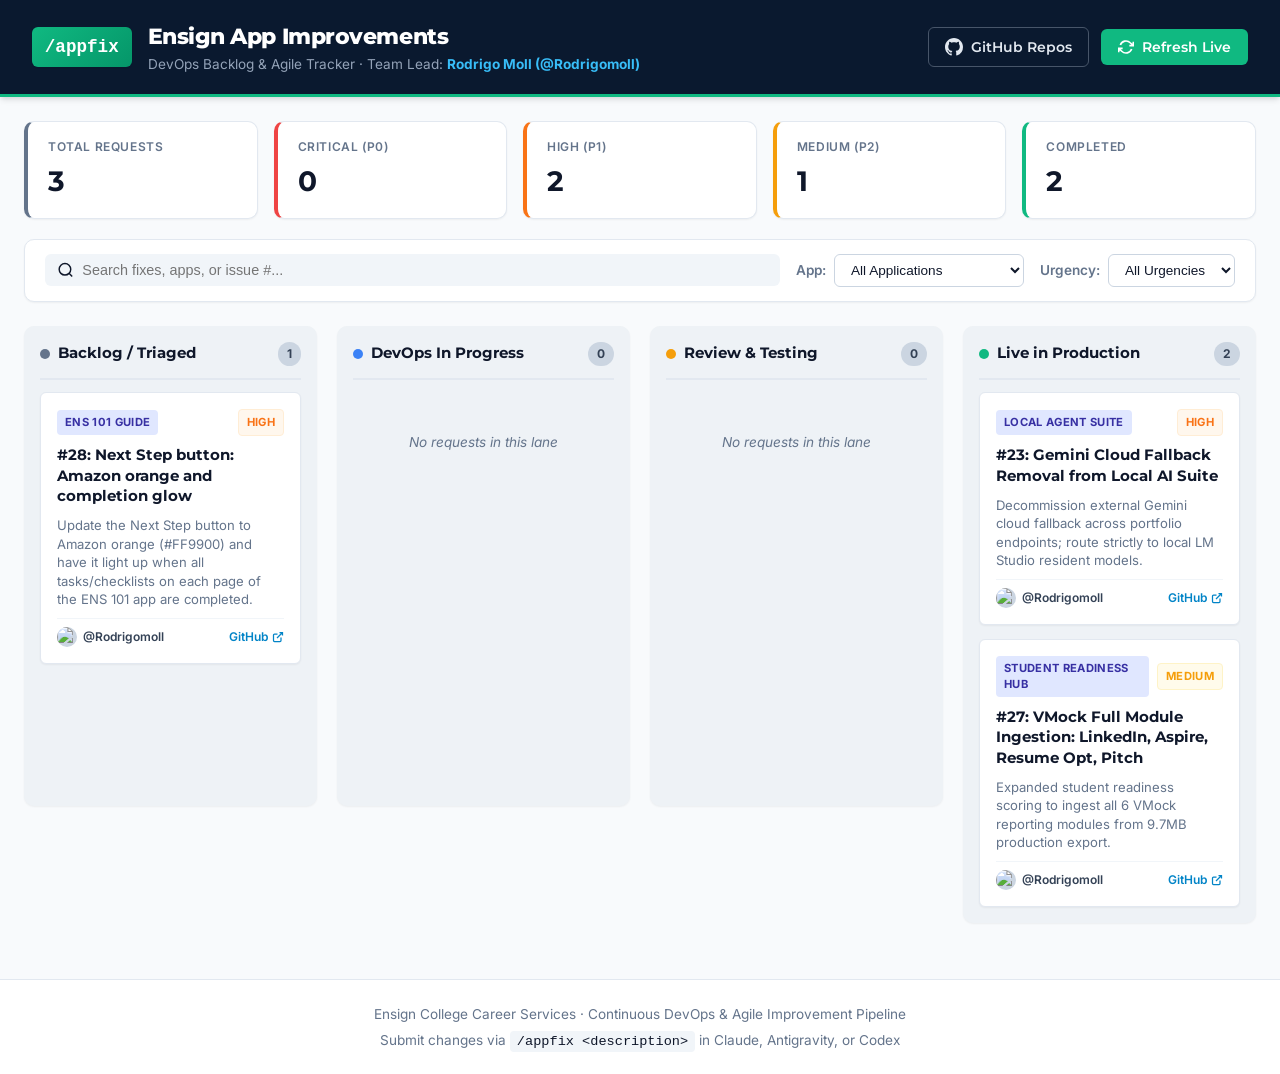
==== public/index.html @ bdf496e3 "Initial commit: Ensign AppFix project tracking web dashboard" ====
<!DOCTYPE html>
<html lang="en">
<head>
  <meta charset="UTF-8">
  <meta name="viewport" content="width=device-width, initial-scale=1.0">
  <title>Ensign AppFix | DevOps Improvement Backlog</title>
  <!-- Vercel Web Analytics -->
  <script>
    window.va = window.va || function () { (window.vaq = window.vaq || []).push(arguments); };
  </script>
  <script defer src="/_vercel/insights/script.js"></script>
  <!-- Vercel Speed Insights -->
  <script>
    window.si = window.si || function () { (window.siq = window.siq || []).push(arguments); };
  </script>
  <script defer src="/_vercel/speed-insights/script.js"></script>
  <link rel="preconnect" href="https://fonts.googleapis.com">
  <link rel="preconnect" href="https://fonts.gstatic.com" crossorigin>
  <link href="https://fonts.googleapis.com/css2?family=Montserrat:wght@400;500;600;700;800&family=Inter:wght@400;500;600&display=swap" rel="stylesheet">
  <link rel="stylesheet" href="style.css">
</head>
<body>
  <header class="app-header">
    <div class="header-container">
      <div class="brand-group">
        <div class="brand-badge">/appfix</div>
        <div>
          <h1 class="brand-title">Ensign App Improvements</h1>
          <p class="brand-subtitle">DevOps Backlog & Agile Tracker · Team Lead: <a href="https://github.com/Rodrigomoll" target="_blank" rel="noopener"><strong>Rodrigo Moll (@Rodrigomoll)</strong></a></p>
        </div>
      </div>
      <div class="header-actions">
        <a href="https://github.com/robbagley-afk" target="_blank" rel="noopener" class="btn btn-outline">
          <svg width="18" height="18" viewBox="0 0 24 24" fill="currentColor"><path d="M12 0C5.37 0 0 5.37 0 12c0 5.31 3.435 9.795 8.205 11.385.6.105.825-.255.825-.57 0-.285-.015-1.23-.015-2.235-3.015.555-3.795-.735-4.035-1.41-.135-.345-.72-1.41-1.23-1.695-.42-.225-1.02-.78-.015-.795.945-.015 1.62.87 1.845 1.23 1.08 1.815 2.805 1.305 3.495.99.105-.78.42-1.305.765-1.605-2.67-.3-5.46-1.335-5.46-5.925 0-1.305.465-2.385 1.23-3.225-.12-.3-.54-1.53.12-3.18 0 0 1.005-.315 3.3 1.23.96-.27 1.98-.405 3-.405s2.04.135 3 .405c2.295-1.56 3.3-1.23 3.3-1.23.66 1.65.24 2.88.12 3.18.765.84 1.23 1.905 1.23 3.225 0 4.605-2.805 5.625-5.475 5.925.435.375.81 1.095.81 2.22 0 1.605-.015 2.895-.015 3.3 0 .315.225.69.825.57A12.02 12.02 0 0024 12c0-6.63-5.37-12-12-12z"/></svg>
          GitHub Repos
        </a>
        <button id="refresh-btn" class="btn btn-primary">
          <svg width="16" height="16" viewBox="0 0 24 24" fill="none" stroke="currentColor" stroke-width="2.5"><path d="M23 4v6h-6M1 20v-6h6M3.51 9a9 9 0 0114.85-3.36L23 10M1 14l4.64 4.36A9 9 0 0020.49 15"/></svg>
          Refresh Live
        </button>
      </div>
    </div>
  </header>

  <main class="dashboard-container">
    <!-- Filter & Summary Bar -->
    <section class="toolbar">
      <div class="metrics-grid">
        <div class="metric-card">
          <span class="metric-label">Total Requests</span>
          <span class="metric-value" id="count-total">0</span>
        </div>
        <div class="metric-card metric-critical">
          <span class="metric-label">Critical (P0)</span>
          <span class="metric-value" id="count-critical">0</span>
        </div>
        <div class="metric-card metric-high">
          <span class="metric-label">High (P1)</span>
          <span class="metric-value" id="count-high">0</span>
        </div>
        <div class="metric-card metric-medium">
          <span class="metric-label">Medium (P2)</span>
          <span class="metric-value" id="count-medium">0</span>
        </div>
        <div class="metric-card metric-done">
          <span class="metric-label">Completed</span>
          <span class="metric-value" id="count-done">0</span>
        </div>
      </div>

      <div class="controls-bar">
        <div class="search-box">
          <svg width="18" height="18" viewBox="0 0 24 24" fill="none" stroke="currentColor" stroke-width="2"><circle cx="11" cy="11" r="8"/><path d="M21 21l-4.35-4.35"/></svg>
          <input type="text" id="search-input" placeholder="Search fixes, apps, or issue #...">
        </div>
        <div class="filter-group">
          <label for="filter-app" class="filter-label">App:</label>
          <select id="filter-app">
            <option value="all">All Applications</option>
            <option value="ENS 101 Guide">ENS 101 Guide</option>
            <option value="Student Readiness Hub">Student Readiness Hub</option>
            <option value="Career Fair Coach">Career Fair Coach</option>
            <option value="Career Explorer">Career Explorer</option>
            <option value="Local Agent Suite">Local Agent Suite</option>
          </select>
        </div>
        <div class="filter-group">
          <label for="filter-urgency" class="filter-label">Urgency:</label>
          <select id="filter-urgency">
            <option value="all">All Urgencies</option>
            <option value="critical">Critical (P0)</option>
            <option value="high">High (P1)</option>
            <option value="medium">Medium (P2)</option>
            <option value="low">Low (P3)</option>
          </select>
        </div>
      </div>
    </section>

    <!-- Kanban Board -->
    <section class="kanban-board">
      <!-- Backlog Column -->
      <div class="kanban-column" id="col-backlog">
        <div class="column-header">
          <div class="column-title-wrap">
            <span class="column-indicator indicator-backlog"></span>
            <h2 class="column-title">Backlog / Triaged</h2>
          </div>
          <span class="column-count" id="count-col-backlog">0</span>
        </div>
        <div class="cards-container" id="cards-backlog">
          <!-- Populated by JS -->
        </div>
      </div>

      <!-- In Progress Column -->
      <div class="kanban-column" id="col-progress">
        <div class="column-header">
          <div class="column-title-wrap">
            <span class="column-indicator indicator-progress"></span>
            <h2 class="column-title">DevOps In Progress</h2>
          </div>
          <span class="column-count" id="count-col-progress">0</span>
        </div>
        <div class="cards-container" id="cards-progress">
          <!-- Populated by JS -->
        </div>
      </div>

      <!-- Testing & Verification Column -->
      <div class="kanban-column" id="col-testing">
        <div class="column-header">
          <div class="column-title-wrap">
            <span class="column-indicator indicator-testing"></span>
            <h2 class="column-title">Review & Testing</h2>
          </div>
          <span class="column-count" id="count-col-testing">0</span>
        </div>
        <div class="cards-container" id="cards-testing">
          <!-- Populated by JS -->
        </div>
      </div>

      <!-- Completed Column -->
      <div class="kanban-column" id="col-done">
        <div class="column-header">
          <div class="column-title-wrap">
            <span class="column-indicator indicator-done"></span>
            <h2 class="column-title">Live in Production</h2>
          </div>
          <span class="column-count" id="count-col-done">0</span>
        </div>
        <div class="cards-container" id="cards-done">
          <!-- Populated by JS -->
        </div>
      </div>
    </section>
  </main>

  <footer class="app-footer">
    <div class="footer-container">
      <p>Ensign College Career Services · Continuous DevOps & Agile Improvement Pipeline</p>
      <p>Submit changes via <code>/appfix &lt;description&gt;</code> in Claude, Antigravity, or Codex</p>
    </div>
  </footer>

  <script src="app.js"></script>
</body>
</html>
---- public/style.css ----
:root {
  --font-heading: 'Montserrat', -apple-system, BlinkMacSystemFont, sans-serif;
  --font-body: 'Inter', -apple-system, BlinkMacSystemFont, sans-serif;
  
  /* Brand Colors */
  --ensign-navy: #0A192F;
  --ensign-dark: #07110D;
  --ensign-green: #004731;
  --ensign-emerald: #10B981;
  --ensign-gold: #F59E0B;
  
  /* Neutral Palette */
  --bg-page: #F8FAFC;
  --bg-surface: #FFFFFF;
  --bg-card: #FFFFFF;
  --border-subtle: #E2E8F0;
  --border-strong: #CBD5E1;
  
  /* Text */
  --text-main: #0F172A;
  --text-muted: #64748B;
  --text-light: #94A3B8;
  
  /* Urgency Palette */
  --urgency-critical: #EF4444;
  --urgency-critical-bg: #FEF2F2;
  --urgency-high: #F97316;
  --urgency-high-bg: #FFF7ED;
  --urgency-medium: #F59E0B;
  --urgency-medium-bg: #FFFBEB;
  --urgency-low: #10B981;
  --urgency-low-bg: #ECFDF5;

  /* Amazon Orange Accent */
  --amazon-orange: #FF9900;
  --amazon-orange-glow: rgba(255, 153, 0, 0.4);

  --shadow-sm: 0 1px 2px 0 rgba(0, 0, 0, 0.05);
  --shadow-md: 0 4px 6px -1px rgba(0, 0, 0, 0.1), 0 2px 4px -1px rgba(0, 0, 0, 0.06);
  --shadow-hover: 0 10px 15px -3px rgba(0, 0, 0, 0.1), 0 4px 6px -2px rgba(0, 0, 0, 0.05);
  --radius-sm: 6px;
  --radius-md: 10px;
  --radius-lg: 16px;
}

* {
  box-sizing: border-box;
  margin: 0;
  padding: 0;
}

body {
  font-family: var(--font-body);
  background-color: var(--bg-page);
  color: var(--text-main);
  line-height: 1.5;
  min-height: 100vh;
  display: flex;
  flex-direction: column;
}

/* Header */
.app-header {
  background-color: var(--ensign-navy);
  color: #FFFFFF;
  border-bottom: 3px solid var(--ensign-emerald);
  padding: 1.25rem 2rem;
  box-shadow: var(--shadow-md);
}

.header-container {
  max-width: 1600px;
  margin: 0 auto;
  display: flex;
  justify-content: space-between;
  align-items: center;
  flex-wrap: wrap;
  gap: 1rem;
}

.brand-group {
  display: flex;
  align-items: center;
  gap: 1rem;
}

.brand-badge {
  background: linear-gradient(135deg, var(--ensign-emerald), #059669);
  color: #FFFFFF;
  font-family: monospace;
  font-size: 1.1rem;
  font-weight: 700;
  padding: 0.4rem 0.8rem;
  border-radius: var(--radius-sm);
  box-shadow: var(--shadow-sm);
}

.brand-title {
  font-family: var(--font-heading);
  font-size: 1.4rem;
  font-weight: 800;
  letter-spacing: -0.02em;
}

.brand-subtitle {
  font-size: 0.85rem;
  color: #94A3B8;
}

.brand-subtitle a {
  color: #38BDF8;
  text-decoration: none;
}

.brand-subtitle a:hover {
  text-decoration: underline;
}

.header-actions {
  display: flex;
  align-items: center;
  gap: 0.75rem;
}

/* Buttons */
.btn {
  display: inline-flex;
  align-items: center;
  gap: 0.5rem;
  font-family: var(--font-heading);
  font-size: 0.85rem;
  font-weight: 600;
  padding: 0.55rem 1rem;
  border-radius: var(--radius-sm);
  cursor: pointer;
  text-decoration: none;
  transition: all 0.2s ease;
  border: 1px solid transparent;
}

.btn-primary {
  background-color: var(--ensign-emerald);
  color: #FFFFFF;
}

.btn-primary:hover {
  background-color: #059669;
}

.btn-outline {
  background-color: transparent;
  color: #E2E8F0;
  border-color: #475569;
}

.btn-outline:hover {
  background-color: rgba(255, 255, 255, 0.1);
  color: #FFFFFF;
}

/* Dashboard Container */
.dashboard-container {
  max-width: 1600px;
  width: 100%;
  margin: 1.5rem auto;
  padding: 0 1.5rem;
  flex: 1;
}

/* Metrics & Toolbar */
.toolbar {
  margin-bottom: 1.5rem;
}

.metrics-grid {
  display: grid;
  grid-template-columns: repeat(auto-fit, minmax(180px, 1fr));
  gap: 1rem;
  margin-bottom: 1.25rem;
}

.metric-card {
  background: var(--bg-surface);
  border: 1px solid var(--border-subtle);
  border-radius: var(--radius-md);
  padding: 1rem 1.25rem;
  display: flex;
  flex-direction: column;
  box-shadow: var(--shadow-sm);
  border-left: 4px solid #64748B;
}

.metric-card.metric-critical { border-left-color: var(--urgency-critical); }
.metric-card.metric-high { border-left-color: var(--urgency-high); }
.metric-card.metric-medium { border-left-color: var(--urgency-medium); }
.metric-card.metric-done { border-left-color: var(--ensign-emerald); }

.metric-label {
  font-size: 0.75rem;
  font-weight: 600;
  text-transform: uppercase;
  color: var(--text-muted);
  letter-spacing: 0.05em;
}

.metric-value {
  font-family: var(--font-heading);
  font-size: 1.75rem;
  font-weight: 700;
  color: var(--text-main);
  margin-top: 0.25rem;
}

/* Controls Bar */
.controls-bar {
  background: var(--bg-surface);
  border: 1px solid var(--border-subtle);
  border-radius: var(--radius-md);
  padding: 0.85rem 1.25rem;
  display: flex;
  gap: 1rem;
  align-items: center;
  flex-wrap: wrap;
  box-shadow: var(--shadow-sm);
}

.search-box {
  display: flex;
  align-items: center;
  gap: 0.5rem;
  background: #F1F5F9;
  border-radius: var(--radius-sm);
  padding: 0.45rem 0.75rem;
  flex: 1;
  min-width: 240px;
}

.search-box input {
  border: none;
  background: transparent;
  width: 100%;
  font-size: 0.9rem;
  outline: none;
  color: var(--text-main);
}

.filter-group {
  display: flex;
  align-items: center;
  gap: 0.5rem;
}

.filter-label {
  font-size: 0.85rem;
  font-weight: 600;
  color: var(--text-muted);
}

.filter-group select {
  padding: 0.45rem 0.75rem;
  border: 1px solid var(--border-strong);
  border-radius: var(--radius-sm);
  background-color: #FFFFFF;
  font-size: 0.85rem;
  color: var(--text-main);
  outline: none;
  cursor: pointer;
}

/* Kanban Board */
.kanban-board {
  display: grid;
  grid-template-columns: repeat(4, 1fr);
  gap: 1.25rem;
  align-items: start;
}

@media (max-width: 1200px) {
  .kanban-board {
    grid-template-columns: repeat(2, 1fr);
  }
}

@media (max-width: 680px) {
  .kanban-board {
    grid-template-columns: 1fr;
  }
}

.kanban-column {
  background: #EEF2F6;
  border-radius: var(--radius-md);
  padding: 1rem;
  min-height: 480px;
  display: flex;
  flex-direction: column;
  box-shadow: var(--shadow-sm);
}

.column-header {
  display: flex;
  justify-content: space-between;
  align-items: center;
  padding-bottom: 0.75rem;
  margin-bottom: 0.75rem;
  border-bottom: 2px solid #E2E8F0;
}

.column-title-wrap {
  display: flex;
  align-items: center;
  gap: 0.5rem;
}

.column-indicator {
  width: 10px;
  height: 10px;
  border-radius: 50%;
}

.indicator-backlog { background-color: #64748B; }
.indicator-progress { background-color: #3B82F6; }
.indicator-testing { background-color: var(--urgency-medium); }
.indicator-done { background-color: var(--ensign-emerald); }

.column-title {
  font-family: var(--font-heading);
  font-size: 0.95rem;
  font-weight: 700;
  color: var(--text-main);
}

.column-count {
  font-size: 0.75rem;
  font-weight: 700;
  background: #CBD5E1;
  color: #334155;
  padding: 0.2rem 0.55rem;
  border-radius: 12px;
}

.cards-container {
  display: flex;
  flex-direction: column;
  gap: 0.85rem;
  flex: 1;
}

/* Card Styling */
.task-card {
  background: var(--bg-card);
  border-radius: var(--radius-sm);
  padding: 1rem;
  box-shadow: var(--shadow-sm);
  border: 1px solid var(--border-subtle);
  transition: transform 0.15s ease, box-shadow 0.15s ease, border-color 0.15s ease;
  position: relative;
  display: flex;
  flex-direction: column;
  gap: 0.6rem;
}

.task-card:hover {
  transform: translateY(-2px);
  box-shadow: var(--shadow-hover);
  border-color: #94A3B8;
}

.card-top {
  display: flex;
  justify-content: space-between;
  align-items: center;
  gap: 0.5rem;
}

.badge {
  font-size: 0.7rem;
  font-weight: 700;
  text-transform: uppercase;
  padding: 0.25rem 0.5rem;
  border-radius: 4px;
  letter-spacing: 0.03em;
}

.badge-app {
  background-color: #E0E7FF;
  color: #3730A3;
}

.badge-urgency-critical {
  background-color: var(--urgency-critical-bg);
  color: var(--urgency-critical);
  border: 1px solid #FECACA;
}

.badge-urgency-high {
  background-color: var(--urgency-high-bg);
  color: var(--urgency-high);
  border: 1px solid #FFEDD5;
}

.badge-urgency-medium {
  background-color: var(--urgency-medium-bg);
  color: var(--urgency-medium);
  border: 1px solid #FEF3C7;
}

.badge-urgency-low {
  background-color: var(--urgency-low-bg);
  color: var(--urgency-low);
  border: 1px solid #A7F3D0;
}

.card-title {
  font-family: var(--font-heading);
  font-size: 0.95rem;
  font-weight: 700;
  line-height: 1.35;
  color: var(--text-main);
}

.card-title a {
  color: inherit;
  text-decoration: none;
}

.card-title a:hover {
  color: #0284C7;
  text-decoration: underline;
}

.card-desc {
  font-size: 0.82rem;
  color: var(--text-muted);
  line-height: 1.4;
}

.card-footer {
  display: flex;
  justify-content: space-between;
  align-items: center;
  padding-top: 0.5rem;
  border-top: 1px solid #F1F5F9;
  font-size: 0.75rem;
  color: var(--text-light);
}

.card-assignee {
  display: flex;
  align-items: center;
  gap: 0.35rem;
  color: #334155;
  font-weight: 600;
}

.avatar {
  width: 20px;
  height: 20px;
  border-radius: 50%;
  background-color: #CBD5E1;
}

.card-meta-link {
  color: #0284C7;
  text-decoration: none;
  font-weight: 600;
  display: flex;
  align-items: center;
  gap: 0.25rem;
}

.card-meta-link:hover {
  text-decoration: underline;
}

/* Empty State */
.empty-state {
  text-align: center;
  padding: 2.5rem 1rem;
  color: var(--text-muted);
  font-size: 0.85rem;
  font-style: italic;
}

/* Footer */
.app-footer {
  background-color: #FFFFFF;
  border-top: 1px solid var(--border-subtle);
  padding: 1.5rem 2rem;
  margin-top: 2rem;
  font-size: 0.85rem;
  color: var(--text-muted);
  text-align: center;
}

.footer-container p + p {
  margin-top: 0.35rem;
}

.footer-container code {
  background-color: #F1F5F9;
  padding: 0.2rem 0.4rem;
  border-radius: 4px;
  font-family: monospace;
  color: #0F172A;
}
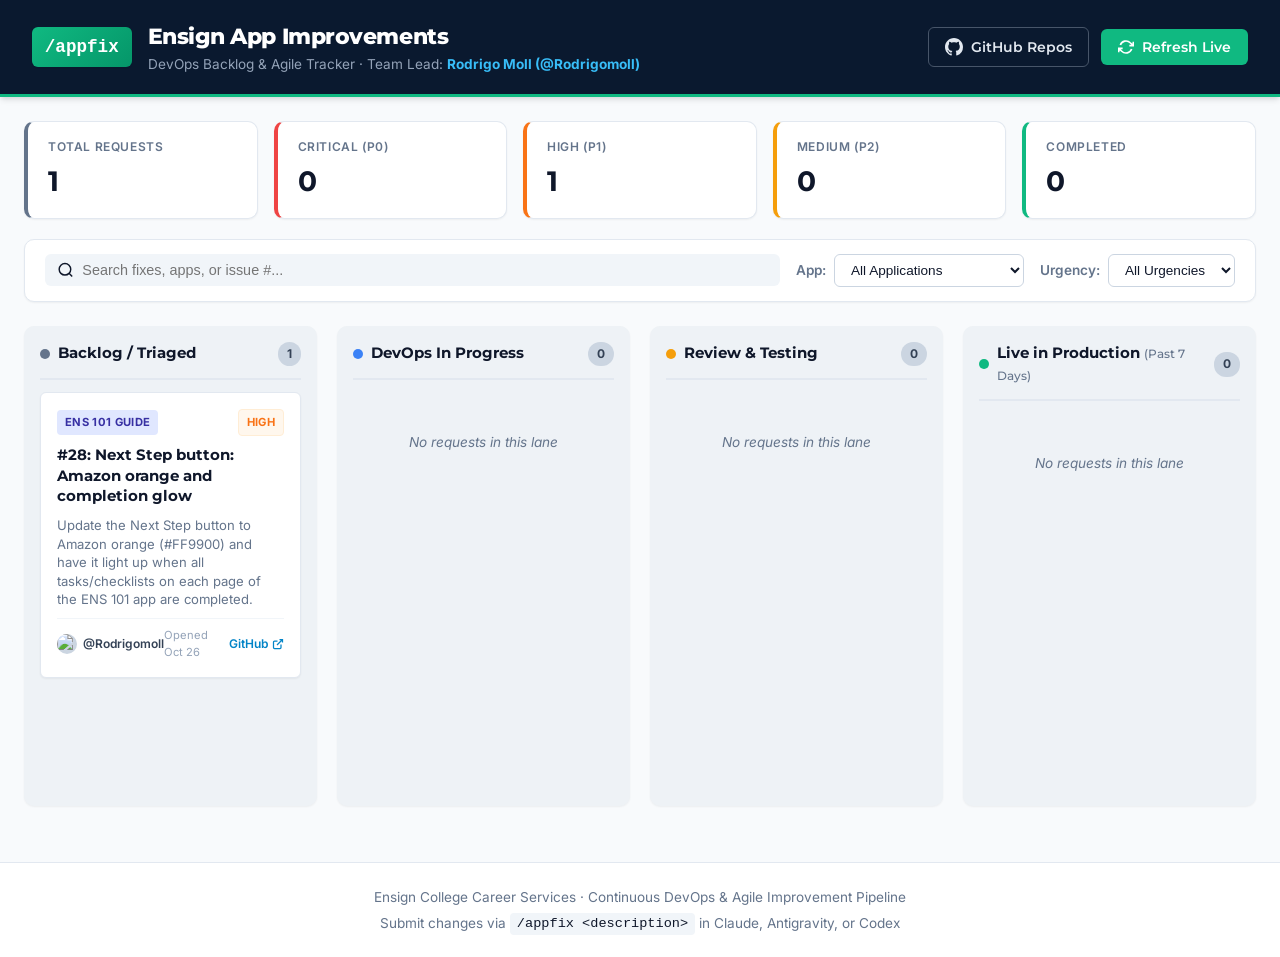
==== commit 5b3cc17d: "Add colorful branding icons for Edge favorites/bookmarks and 7-day auto-prune for completed cards" ====
--- a/public/index.html
+++ b/public/index.html
@@ -14,6 +14,14 @@
     window.si = window.si || function () { (window.siq = window.siq || []).push(arguments); };
   </script>
   <script defer src="/_vercel/speed-insights/script.js"></script>
+  <!-- Icons & Edge Favorites Branding -->
+  <link rel="icon" type="image/svg+xml" href="/favicon.svg">
+  <link rel="icon" type="image/png" sizes="32x32" href="/favicon-32x32.png">
+  <link rel="icon" type="image/png" sizes="16x16" href="/favicon-16x16.png">
+  <link rel="apple-touch-icon" sizes="180x180" href="/apple-touch-icon.png">
+  <link rel="manifest" href="/site.webmanifest">
+  <meta name="theme-color" content="#07132B">
+  
   <link rel="preconnect" href="https://fonts.googleapis.com">
   <link rel="preconnect" href="https://fonts.gstatic.com" crossorigin>
   <link href="https://fonts.googleapis.com/css2?family=Montserrat:wght@400;500;600;700;800&family=Inter:wght@400;500;600&display=swap" rel="stylesheet">
@@ -146,7 +154,7 @@
         <div class="column-header">
           <div class="column-title-wrap">
             <span class="column-indicator indicator-done"></span>
-            <h2 class="column-title">Live in Production</h2>
+            <h2 class="column-title">Live in Production <span style="font-size: 0.72rem; color: #64748B; font-weight: 500;">(Past 7 Days)</span></h2>
           </div>
           <span class="column-count" id="count-col-done">0</span>
         </div>
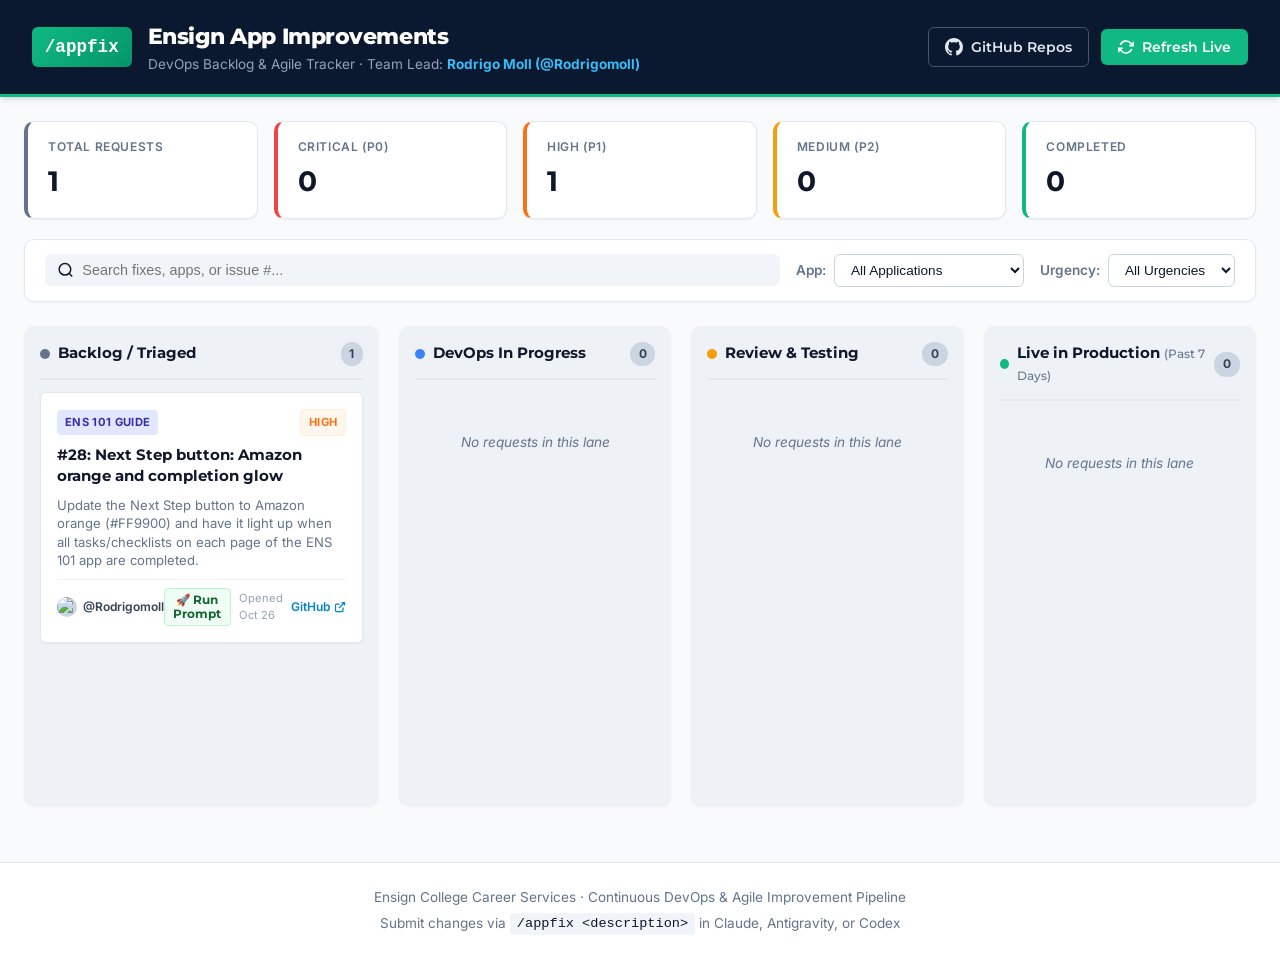
==== commit 3d7c9e47: "Add Run Prompt links and modal for ready-to-run OneDrive prompt documents" ====
--- a/public/index.html
+++ b/public/index.html
@@ -165,6 +165,34 @@
     </section>
   </main>
 
+  
+  <!-- Prompt to Start Fix Modal -->
+  <div id="prompt-modal" class="modal-overlay" style="display: none;">
+    <div class="modal-card modal-card-prompt">
+      <div class="modal-header">
+        <div>
+          <h3 id="prompt-modal-title">🚀 Prompt to Start Fix</h3>
+          <p id="prompt-modal-subtitle" class="modal-subtitle">Ready-to-run prompt document from OneDrive PROMPTS to Start Projects</p>
+        </div>
+        <button id="prompt-modal-close" class="btn-close">&times;</button>
+      </div>
+      <div class="prompt-modal-body">
+        <div class="prompt-actions-bar">
+          <button type="button" id="prompt-copy-btn" class="btn btn-primary btn-copy-prompt">
+            📋 Copy Prompt to Clipboard
+          </button>
+          <a id="prompt-doc-link" href="#" target="_blank" rel="noopener" class="btn btn-outline btn-open-doc">
+            📄 Open Raw Document ↗
+          </a>
+          <span id="prompt-copy-feedback" class="copy-feedback-pill" style="display: none;">✅ Copied to clipboard! Ready to paste into Claude, Codex, or Antigravity</span>
+        </div>
+        <div class="prompt-code-container">
+          <pre id="prompt-content-pre" class="prompt-pre"></pre>
+        </div>
+      </div>
+    </div>
+  </div>
+
   <footer class="app-footer">
     <div class="footer-container">
       <p>Ensign College Career Services · Continuous DevOps & Agile Improvement Pipeline</p>
--- a/public/style.css
+++ b/public/style.css
@@ -504,3 +504,155 @@
   font-family: monospace;
   color: #0F172A;
 }
+
+/* Start Prompt Button & Modal */
+.btn-start-prompt {
+  background-color: #F0FDF4;
+  color: #166534;
+  border: 1px solid #BBF7D0;
+  font-family: var(--font-heading, inherit);
+  font-size: 0.72rem;
+  font-weight: 700;
+  padding: 0.25rem 0.55rem;
+  border-radius: 4px;
+  cursor: pointer;
+  transition: all 0.2s ease;
+  display: inline-flex;
+  align-items: center;
+  gap: 0.25rem;
+}
+
+.btn-start-prompt:hover {
+  background-color: #16A34A;
+  color: #FFFFFF;
+  border-color: #16A34A;
+}
+
+.modal-overlay {
+  position: fixed;
+  inset: 0;
+  background-color: rgba(15, 23, 42, 0.7);
+  display: flex;
+  align-items: center;
+  justify-content: center;
+  z-index: 1000;
+  padding: 1.5rem;
+  backdrop-filter: blur(4px);
+}
+
+.modal-card {
+  background-color: #FFFFFF;
+  border-radius: 12px;
+  box-shadow: 0 20px 25px -5px rgba(0, 0, 0, 0.2);
+  width: 100%;
+  max-height: 90vh;
+  display: flex;
+  flex-direction: column;
+}
+
+.modal-card-prompt {
+  max-width: 800px;
+}
+
+.modal-header {
+  padding: 1.25rem 1.5rem;
+  border-bottom: 1px solid #E2E8F0;
+  display: flex;
+  justify-content: space-between;
+  align-items: flex-start;
+}
+
+.modal-header h3 {
+  font-size: 1.15rem;
+  font-weight: 700;
+  color: #0F172A;
+  margin: 0;
+}
+
+.modal-subtitle {
+  font-size: 0.82rem;
+  color: #64748B;
+  margin-top: 0.25rem;
+}
+
+.btn-close {
+  background: transparent;
+  border: none;
+  font-size: 1.5rem;
+  line-height: 1;
+  color: #94A3B8;
+  cursor: pointer;
+}
+
+.btn-close:hover {
+  color: #0F172A;
+}
+
+.prompt-modal-body {
+  padding: 1.25rem 1.5rem 1.5rem;
+  display: flex;
+  flex-direction: column;
+  gap: 1rem;
+}
+
+.prompt-actions-bar {
+  display: flex;
+  align-items: center;
+  gap: 0.75rem;
+  flex-wrap: wrap;
+}
+
+.btn-copy-prompt {
+  background: #004731 !important;
+  color: #FFFFFF !important;
+  border: none !important;
+  font-size: 0.82rem;
+  padding: 0.45rem 0.85rem;
+  font-weight: 700;
+  border-radius: 6px;
+  cursor: pointer;
+}
+
+.btn-copy-prompt:hover {
+  background: #033624 !important;
+}
+
+.btn-open-doc {
+  font-size: 0.82rem;
+  padding: 0.45rem 0.85rem;
+  color: #0F172A;
+  border: 1px solid #CBD5E1;
+  border-radius: 6px;
+  text-decoration: none;
+  display: inline-flex;
+  align-items: center;
+}
+
+.copy-feedback-pill {
+  background-color: #DCFCE7;
+  color: #15803D;
+  border: 1px solid #BBF7D0;
+  padding: 0.35rem 0.75rem;
+  border-radius: 9999px;
+  font-size: 0.78rem;
+  font-weight: 700;
+}
+
+.prompt-code-container {
+  background: #0F172A;
+  border-radius: 8px;
+  border: 1px solid #334155;
+  max-height: 420px;
+  overflow-y: auto;
+  padding: 1rem 1.25rem;
+}
+
+.prompt-pre {
+  color: #F8FAFC;
+  font-family: ui-monospace, SFMono-Regular, Menlo, Monaco, Consolas, monospace;
+  font-size: 0.84rem;
+  line-height: 1.55;
+  white-space: pre-wrap;
+  word-break: break-word;
+  margin: 0;
+}
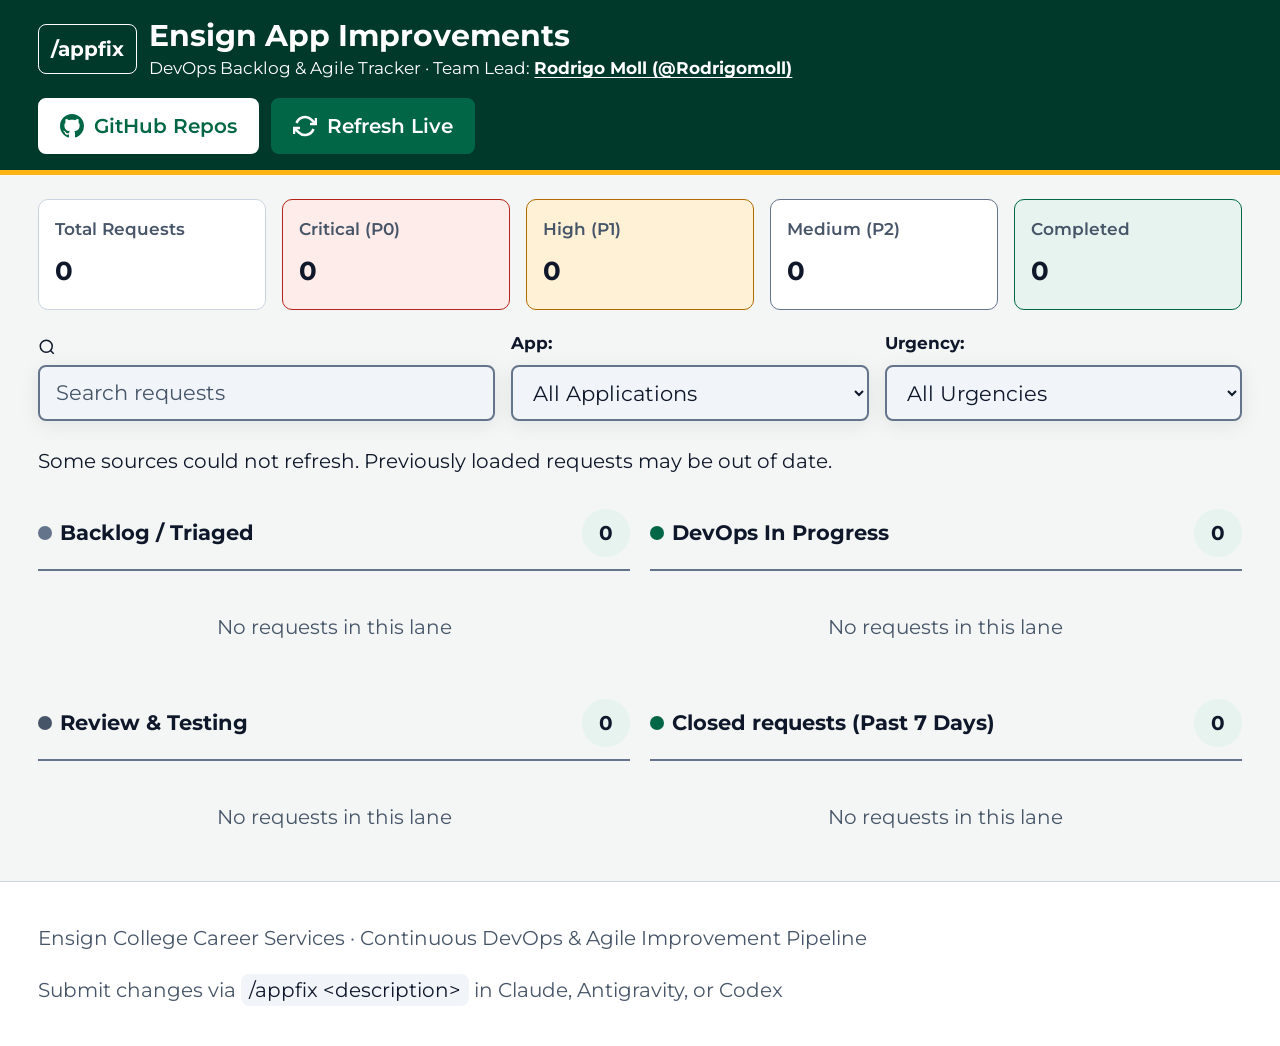
==== commit c9f64147: "Repair AppFix issue dispatch and migrate dashboard to ECC v2" ====
--- a/public/index.html
+++ b/public/index.html
@@ -20,15 +20,19 @@
   <link rel="icon" type="image/png" sizes="16x16" href="/favicon-16x16.png">
   <link rel="apple-touch-icon" sizes="180x180" href="/apple-touch-icon.png">
   <link rel="manifest" href="/site.webmanifest">
-  <meta name="theme-color" content="#07132B">
+  <meta name="theme-color" content="#00382A">
   
   <link rel="preconnect" href="https://fonts.googleapis.com">
   <link rel="preconnect" href="https://fonts.gstatic.com" crossorigin>
-  <link href="https://fonts.googleapis.com/css2?family=Montserrat:wght@400;500;600;700;800&family=Inter:wght@400;500;600&display=swap" rel="stylesheet">
-  <link rel="stylesheet" href="style.css">
+  <link href="https://fonts.googleapis.com/css2?family=Montserrat:wght@400;500;600;700&display=swap" rel="stylesheet">
+  <link rel="stylesheet" href="ecc-tokens.css">
+<link rel="stylesheet" href="ecc-ces-compat.css">
+<link rel="stylesheet" href="ecc-components.base.css">
+<link rel="stylesheet" href="ecc-app.css">
+<link rel="stylesheet" href="style.css">
 </head>
 <body>
-  <header class="app-header">
+  <header class="app-header ecc-hdr-band">
     <div class="header-container">
       <div class="brand-group">
         <div class="brand-badge">/appfix</div>
@@ -38,11 +42,11 @@
         </div>
       </div>
       <div class="header-actions">
-        <a href="https://github.com/robbagley-afk" target="_blank" rel="noopener" class="btn btn-outline">
+        <a href="https://github.com/robbagley-afk" target="_blank" rel="noopener" class="ecc-btn ecc-btn--lg ecc-btn-secondary btn btn-outline">
           <svg width="18" height="18" viewBox="0 0 24 24" fill="currentColor"><path d="M12 0C5.37 0 0 5.37 0 12c0 5.31 3.435 9.795 8.205 11.385.6.105.825-.255.825-.57 0-.285-.015-1.23-.015-2.235-3.015.555-3.795-.735-4.035-1.41-.135-.345-.72-1.41-1.23-1.695-.42-.225-1.02-.78-.015-.795.945-.015 1.62.87 1.845 1.23 1.08 1.815 2.805 1.305 3.495.99.105-.78.42-1.305.765-1.605-2.67-.3-5.46-1.335-5.46-5.925 0-1.305.465-2.385 1.23-3.225-.12-.3-.54-1.53.12-3.18 0 0 1.005-.315 3.3 1.23.96-.27 1.98-.405 3-.405s2.04.135 3 .405c2.295-1.56 3.3-1.23 3.3-1.23.66 1.65.24 2.88.12 3.18.765.84 1.23 1.905 1.23 3.225 0 4.605-2.805 5.625-5.475 5.925.435.375.81 1.095.81 2.22 0 1.605-.015 2.895-.015 3.3 0 .315.225.69.825.57A12.02 12.02 0 0024 12c0-6.63-5.37-12-12-12z"/></svg>
           GitHub Repos
         </a>
-        <button id="refresh-btn" class="btn btn-primary">
+        <button id="refresh-btn" class="ecc-btn ecc-btn--lg ecc-btn-primary btn btn-primary">
           <svg width="16" height="16" viewBox="0 0 24 24" fill="none" stroke="currentColor" stroke-width="2.5"><path d="M23 4v6h-6M1 20v-6h6M3.51 9a9 9 0 0114.85-3.36L23 10M1 14l4.64 4.36A9 9 0 0020.49 15"/></svg>
           Refresh Live
         </button>
@@ -79,22 +83,25 @@
       <div class="controls-bar">
         <div class="search-box">
           <svg width="18" height="18" viewBox="0 0 24 24" fill="none" stroke="currentColor" stroke-width="2"><circle cx="11" cy="11" r="8"/><path d="M21 21l-4.35-4.35"/></svg>
-          <input type="text" id="search-input" placeholder="Search fixes, apps, or issue #...">
+          <input type="text" id="search-input" class="ecc-field ecc-field--lg" aria-label="Search requests" placeholder="Search requests">
         </div>
         <div class="filter-group">
           <label for="filter-app" class="filter-label">App:</label>
-          <select id="filter-app">
+          <select class="ecc-field ecc-field--lg" id="filter-app">
             <option value="all">All Applications</option>
             <option value="ENS 101 Guide">ENS 101 Guide</option>
             <option value="Student Readiness Hub">Student Readiness Hub</option>
             <option value="Career Fair Coach">Career Fair Coach</option>
             <option value="Career Explorer">Career Explorer</option>
             <option value="Local Agent Suite">Local Agent Suite</option>
+<option value="Mentor Explorer">Mentor Explorer</option>
+<option value="Design System">Design System</option>
+<option value="AppFix Dashboard">AppFix Dashboard</option>
           </select>
         </div>
         <div class="filter-group">
           <label for="filter-urgency" class="filter-label">Urgency:</label>
-          <select id="filter-urgency">
+          <select class="ecc-field ecc-field--lg" id="filter-urgency">
             <option value="all">All Urgencies</option>
             <option value="critical">Critical (P0)</option>
             <option value="high">High (P1)</option>
@@ -106,7 +113,8 @@
     </section>
 
     <!-- Kanban Board -->
-    <section class="kanban-board">
+    <p id="sync-status" role="status">Loading requests…</p>
+    <section class="kanban-board" aria-label="App improvement requests">
       <!-- Backlog Column -->
       <div class="kanban-column" id="col-backlog">
         <div class="column-header">
@@ -154,7 +162,7 @@
         <div class="column-header">
           <div class="column-title-wrap">
             <span class="column-indicator indicator-done"></span>
-            <h2 class="column-title">Live in Production <span style="font-size: 0.72rem; color: #64748B; font-weight: 500;">(Past 7 Days)</span></h2>
+            <h2 class="column-title">Closed requests <span class="completed-window">(Past 7 Days)</span></h2>
           </div>
           <span class="column-count" id="count-col-done">0</span>
         </div>
@@ -167,24 +175,24 @@
 
   
   <!-- Prompt to Start Fix Modal -->
-  <div id="prompt-modal" class="modal-overlay" style="display: none;">
+  <div id="prompt-modal" class="modal-overlay" role="dialog" aria-modal="true" aria-labelledby="prompt-modal-title" style="display: none;">
     <div class="modal-card modal-card-prompt">
       <div class="modal-header">
         <div>
-          <h3 id="prompt-modal-title">🚀 Prompt to Start Fix</h3>
-          <p id="prompt-modal-subtitle" class="modal-subtitle">Ready-to-run prompt document from OneDrive PROMPTS to Start Projects</p>
-        </div>
-        <button id="prompt-modal-close" class="btn-close">&times;</button>
+          <h3 id="prompt-modal-title">Prompt to Start Fix</h3>
+          <p id="prompt-modal-subtitle" class="modal-subtitle">Review and copy the start prompt for this request.</p>
+        </div>
+        <button id="prompt-modal-close" class="btn-close" aria-label="Close prompt">&times;</button>
       </div>
       <div class="prompt-modal-body">
         <div class="prompt-actions-bar">
-          <button type="button" id="prompt-copy-btn" class="btn btn-primary btn-copy-prompt">
-            📋 Copy Prompt to Clipboard
+          <button type="button" id="prompt-copy-btn" class="ecc-btn ecc-btn--lg ecc-btn-primary btn btn-primary btn-copy-prompt">
+            Copy Prompt to Clipboard
           </button>
-          <a id="prompt-doc-link" href="#" target="_blank" rel="noopener" class="btn btn-outline btn-open-doc">
-            📄 Open Raw Document ↗
+          <a id="prompt-doc-link" href="#" target="_blank" rel="noopener" class="ecc-btn ecc-btn--lg ecc-btn-secondary btn btn-outline btn-open-doc">
+            Open Raw Document ↗
           </a>
-          <span id="prompt-copy-feedback" class="copy-feedback-pill" style="display: none;">✅ Copied to clipboard! Ready to paste into Claude, Codex, or Antigravity</span>
+          <span id="prompt-copy-feedback" class="copy-feedback-pill" style="display: none;">Copied to clipboard! Ready to paste into Claude, Codex, or Antigravity</span>
         </div>
         <div class="prompt-code-container">
           <pre id="prompt-content-pre" class="prompt-pre"></pre>
--- a/public/ecc-tokens.css
+++ b/public/ecc-tokens.css
@@ -0,0 +1,117 @@
+/* Ensign Career Coach design tokens: GENERATED, do not edit.
+   Source: tokens/tokens.json (sha256 41a46c1ea0bca053) + tokens/overrides.json
+   Regenerate: python3 scripts/build_tokens.py */
+
+:root {
+  color-scheme: light;
+
+  /* color */
+  --brand: #006645;
+  --brand-hover: #00503a;
+  --brand-tint: #e7f3ee;
+  --brand-tint-soft: #f3faf6;
+  --accent-gold: #FDB515;
+  --ink: #0f172a;
+  --ink-muted: #475569;
+  --surface: #ffffff;
+  --surface-sunken: #f8fafc;
+  --surface-hover: #f1f5f9;
+  --border: #cbd5e1;
+  --border-strong: #94a3b8;
+  --success-bg: #dcfce7;
+  --success-border: #86efac;
+  --success-text: #166534;
+  --success-icon: #16a34a;
+  --warning-bg: #fef3c7;
+  --warning-text: #92400e;
+  --danger-text: #991b1b;
+  --muted-strong: #64748b;
+  --overlay: rgba(15,23,42,0.45);
+
+  /* type */
+  --font-sans: Montserrat, -apple-system, BlinkMacSystemFont, "Segoe UI", sans-serif;
+  --text-heading-lg: 21px;
+  --leading-heading-lg: 1.3;
+  --weight-heading-lg: 700;
+  --text-heading-md: 19px;
+  --leading-heading-md: 1.4;
+  --weight-heading-md: 700;
+  --text-body: 19px;
+  --leading-body: 1.6;
+  --weight-body: 400;
+  --text-body-strong: 19px;
+  --leading-body-strong: 1.6;
+  --weight-body-strong: 700;
+  --text-body-sm: 18px;
+  --leading-body-sm: 1.5;
+  --weight-body-sm: 500;
+  --text-eyebrow: 17px;
+  --leading-eyebrow: 1.4;
+  --weight-eyebrow: 700;
+  --text-control: 18px;
+  --leading-control: 1.35;
+  --weight-control: 600;
+  --text-caption: 17px;
+  --leading-caption: 1.5;
+  --weight-caption: 400;
+
+  /* spacing */
+  --space-1: 4px;
+  --space-2: 8px;
+  --space-3: 12px;
+  --space-4: 16px;
+  --space-5: 20px;
+  --space-6: 24px;
+  --space-7: 32px;
+  --space-8: 48px;
+
+  /* radius */
+  --radius-sm: 8px;
+  --radius-md: 10px;
+  --radius-lg: 14px;
+  --radius-pill: 999px;
+
+  /* shadow */
+  --shadow-card: 0 4px 20px rgba(15,23,42,0.08);
+  --shadow-focus: 0 0 0 3px rgba(0,102,69,0.25), 0 6px 24px rgba(15,23,42,0.12);
+  --shadow-toast: 0 12px 36px rgba(15,23,42,0.16);
+
+  /* local overrides: see tokens/overrides.json for the reason behind each */
+  --input-border: #64748b;  /* pending-upstream */
+  --border-strong: #64748b;  /* pending-upstream */
+  --input-fill: #f1f5f9;  /* rob-decision */
+  --gutter: clamp(24px, 3vw, 56px);  /* exemplar */
+  --sidebar-width: 232px;  /* exemplar */
+  --surface-sunken: #F3F6F4;  /* rob-decision */
+  --brand-deep: #00382A;  /* rob-decision */
+  --brand-tint-strong: #C7E4D3;  /* rob-decision */
+  --info: #1E40AF;  /* rob-decision */
+  --info-tint: #E8EEFC;  /* rob-decision */
+  --ai: #5B21B6;  /* rob-decision */
+  --ai-tint: #F1EAFE;  /* rob-decision */
+  --ai-border: #7C3AED;  /* rob-decision */
+  --caution-text: #6B3E00;  /* rob-decision */
+  --caution-bg: #FFF1D6;  /* rob-decision */
+  --caution-border: #B26B00;  /* rob-decision */
+  --danger: #B42318;  /* rob-decision */
+  --danger-bg: #FDECEA;  /* rob-decision */
+  --text-body: 20px;  /* rob-decision */
+  --text-item: 22px;  /* rob-decision */
+  --text-field: 21px;  /* rob-decision */
+  --text-button: 20px;  /* rob-decision */
+  --text-section: 26px;  /* rob-decision */
+  --text-title: 30px;  /* rob-decision */
+  --text-display: 36px;  /* rob-decision */
+  --control-height: 56px;  /* rob-decision */
+  --target-min: 48px;  /* rob-decision */
+
+  /* fixed rules from the design system README */
+  --touch-min: 44px;
+  --text-floor: 17px;
+  --focus-ring: 2px solid var(--brand);
+  --focus-offset: 2px;
+}
+
+@media (prefers-reduced-motion: reduce) {
+  *, *::before, *::after { animation-duration: 0.01ms !important; animation-iteration-count: 1 !important; transition-duration: 0.01ms !important; scroll-behavior: auto !important; }
+}
--- a/public/ecc-ces-compat.css
+++ b/public/ecc-ces-compat.css
@@ -0,0 +1,71 @@
+/* CES -> ECC compatibility layer.
+   Every app vendors the same ces-tokens.css v1.1 (14 identical copies, md5 312bc116...).
+   Load this file AFTER ces-tokens.css and ecc-tokens.css: it re-points the old --ces-* names
+   at Ensign Career Coach values, so existing app CSS moves to the new system with no selector edits.
+   Delete an alias once no app CSS references it (scripts/ecc_audit_static.py reports usage). */
+
+:root {
+  /* brand: navy/gold UI roles become Ensign green; gold is identity-only in ECC */
+  --ces-navy-950: var(--ink);
+  --ces-navy-900: var(--brand);
+  --ces-navy-850: var(--brand-hover);
+  --ces-navy-800: var(--brand-hover);
+  --ces-navy-700: var(--brand);
+  --ces-navy-600: var(--brand);
+  --ces-navy-100: var(--brand-tint);
+  --ces-navy-50:  var(--brand-tint-soft);
+
+  --ces-gold:        var(--brand);        /* was used for active borders and pills: that is brand's job now */
+  --ces-gold-hover:  var(--brand-hover);
+  --ces-gold-light:  var(--brand-tint-soft);
+  --ces-gold-border: var(--border-strong);
+
+  /* surface and text */
+  --ces-ink:         var(--ink);
+  --ces-ink-soft:    var(--ink);
+  --ces-muted:       var(--ink-muted);
+  --ces-muted-light: var(--ink-muted);    /* ECC allows two text colors only */
+  --ces-line:        var(--border);
+  --ces-line-soft:   var(--border);
+  --ces-surface:     var(--surface);
+  --ces-background:  var(--surface-sunken);
+
+  /* status: ECC pairs */
+  --ces-status-success-bg: var(--success-bg);
+  --ces-status-success-text: var(--success-text);
+  --ces-status-success-border: var(--success-border);
+  --ces-status-warning-bg: var(--warning-bg);
+  --ces-status-warning-text: var(--warning-text);
+  --ces-status-error-text: var(--danger-text);
+
+  /* focus: one ring, brand green, everywhere (fixes the 1.7:1 gold ring on light fields) */
+  --ces-focus-ring-dark:  var(--brand);
+  --ces-focus-ring-light: var(--brand);
+  --ces-focus-ring:       var(--brand);
+
+  /* type: Montserrat, 17px floor */
+  --ces-font-body:  var(--font-sans);
+  --ces-font-serif: var(--font-sans);
+  --ces-text-xs:    var(--text-caption);   /* 12px -> 17px */
+  --ces-text-sm:    var(--text-caption);   /* 14px -> 17px */
+  --ces-text-base:  var(--text-body);      /* 15px -> 19px */
+  --ces-text-lg:    var(--text-heading-md);
+  --ces-text-xl:    var(--text-heading-lg);
+  --ces-text-2xl:   var(--text-heading-lg);
+  --ces-weight-semibold: 600;
+  --ces-weight-bold: 700;
+  --ces-weight-extrabold: 700;             /* Montserrat is loaded at 400-700 only */
+
+  /* elevation and shape */
+  --ces-shadow-sm: var(--shadow-card);
+  --ces-shadow-md: var(--shadow-card);
+  --ces-shadow-lg: var(--shadow-toast);
+  --ces-radius-sm: var(--radius-sm);
+  --ces-radius-md: var(--radius-md);
+  --ces-radius-lg: var(--radius-lg);
+  --ces-radius-pill: var(--radius-pill);
+
+  /* layout: fill the width to the gutter instead of a fixed content cap */
+  --ces-content-max: 100%;
+  --ces-prose-max-width: none;
+}
--- a/public/ecc-components.base.css
+++ b/public/ecc-components.base.css
@@ -0,0 +1,114 @@
+/* Ensign Career Coach — component styles. Reads tokens.css custom properties only. */
+
+.ecc-btn {
+  display: inline-flex;
+  align-items: center;
+  justify-content: center;
+  gap: var(--space-2);
+  min-height: 44px;
+  padding: 0 16px;
+  border-radius: var(--radius-md);
+  font-family: var(--font-sans);
+  font-size: 18px;
+  font-weight: 600;
+  line-height: 1.35;
+  border: 1.5px solid transparent;
+  cursor: pointer;
+  text-decoration: none;
+}
+.ecc-btn-primary { background: var(--brand); color: #fff; border-color: var(--brand); }
+.ecc-btn-primary:hover { background: var(--brand-hover); border-color: var(--brand-hover); }
+.ecc-btn-secondary { background: var(--surface); color: var(--ink); border-color: var(--border-strong); }
+.ecc-btn-secondary:hover { border-color: var(--brand); color: var(--brand); }
+.ecc-btn-ghost { background: transparent; border-color: transparent; color: var(--brand); padding: 0 4px; text-decoration: underline; text-underline-offset: 3px; }
+.ecc-btn:focus-visible { outline: 2px solid var(--brand); outline-offset: 2px; }
+.ecc-btn[disabled] { background: var(--muted-strong); border-color: var(--muted-strong); color: #fff; cursor: not-allowed; }
+
+.ecc-pill {
+  display: inline-flex;
+  align-items: center;
+  gap: var(--space-2);
+  min-height: 36px;
+  padding: 0 12px;
+  border-radius: var(--radius-pill);
+  font-family: var(--font-sans);
+  font-size: 17px;
+  font-weight: 600;
+  border: 1.5px solid var(--border-strong);
+  background: var(--surface);
+  color: var(--ink);
+}
+.ecc-pill-success { background: var(--success-bg); border-color: var(--success-border); color: var(--success-text); }
+.ecc-pill-dot { width: 8px; height: 8px; border-radius: 50%; background: currentColor; flex-shrink: 0; }
+.ecc-pill-success .ecc-pill-dot { background: var(--success-icon); }
+
+.ecc-card {
+  background: var(--surface);
+  border: 1.5px solid var(--border);
+  border-radius: var(--radius-lg);
+  box-shadow: var(--shadow-card);
+  padding: var(--space-5);
+  max-width: 560px;
+}
+.ecc-card-title {
+  margin: 0 0 var(--space-2);
+  font-family: var(--font-sans);
+  font-size: 17px;
+  font-weight: 700;
+  color: var(--brand);
+}
+.ecc-card-body { font-family: var(--font-sans); font-size: 19px; line-height: 1.6; color: var(--ink); margin: 0; }
+
+.ecc-chip {
+  flex-shrink: 0;
+  white-space: nowrap;
+  min-height: 44px;
+  padding: 6px 14px;
+  border-radius: var(--radius-pill);
+  border: 1.5px solid var(--border-strong);
+  background: var(--surface);
+  color: var(--ink);
+  font-family: var(--font-sans);
+  font-size: 17px;
+  font-weight: 500;
+  line-height: 1.35;
+  cursor: pointer;
+}
+.ecc-chip:hover { border-color: var(--brand); color: var(--brand); background: var(--brand-tint-soft); }
+.ecc-chip:active { background: var(--brand-tint); }
+.ecc-chip:focus-visible { outline: 2px solid var(--brand); outline-offset: 2px; }
+
+.ecc-nav-item {
+  display: flex;
+  align-items: center;
+  gap: var(--space-3);
+  width: 100%;
+  min-height: 52px;
+  padding: 8px 10px;
+  border-radius: var(--radius-md);
+  border: 1.5px solid var(--border);
+  background: var(--surface);
+  text-align: left;
+  cursor: pointer;
+  color: var(--ink);
+  font-family: var(--font-sans);
+}
+.ecc-nav-item:hover { border-color: var(--brand); }
+.ecc-nav-item.is-active { background: var(--brand-tint); border-color: var(--brand); }
+.ecc-nav-item-badge {
+  width: 30px;
+  height: 30px;
+  flex-shrink: 0;
+  border-radius: 50%;
+  display: flex;
+  align-items: center;
+  justify-content: center;
+  font-size: 17px;
+  font-weight: 700;
+  background: var(--surface-hover);
+  color: var(--ink);
+}
+.ecc-nav-item.is-active .ecc-nav-item-badge { background: var(--brand); color: #fff; }
+.ecc-nav-item-title { font-size: 18px; font-weight: 600; line-height: 1.3; }
+
+.ecc-row { display: flex; align-items: center; gap: var(--space-2); flex-wrap: wrap; }
--- a/public/ecc-app.css
+++ b/public/ecc-app.css
@@ -0,0 +1,735 @@
+/* Ensign Career Coach: app patterns (chat shell, messages, composer, fields).
+   Extends ecc-components.base.css (the five components mirrored from Claude Design).
+   Reads ecc-tokens.css custom properties only. Load order:
+   ecc-tokens.css -> ecc-ces-compat.css -> ecc-components.base.css -> ecc-app.css -> the app's own CSS */
+
+/* ---------- Page ---------- */
+body.ecc {
+  margin: 0;
+  background: var(--surface-sunken);
+  color: var(--ink);
+  font-family: var(--font-sans);
+  font-size: var(--text-body);
+  line-height: var(--leading-body);
+  max-width: 100vw;
+  overflow-x: hidden;
+}
+
+/* ---------- Shell: fixed left rail + dominant chat canvas ---------- */
+.ecc-shell {
+  display: grid;
+  grid-template-columns: var(--sidebar-width) minmax(0, 1fr);
+  min-height: 100dvh;
+  min-width: 0;
+}
+.ecc-sidebar {
+  background: var(--surface);
+  border-right: 1.5px solid var(--border);
+  padding: var(--space-5);
+  display: flex;
+  flex-direction: column;
+  gap: var(--space-3);
+  min-width: 0;
+}
+.ecc-sidebar-label {
+  font-size: var(--text-eyebrow);
+  font-weight: var(--weight-eyebrow);
+  letter-spacing: 0.02em;
+  color: var(--ink-muted);
+  margin: var(--space-4) 0 0;
+}
+.ecc-main {
+  display: flex;
+  flex-direction: column;
+  min-width: 0;
+  overflow: hidden;
+}
+
+/* ---------- Feed: fills the width up to the gutter, no 65ch cap ---------- */
+.ecc-feed {
+  flex: 1;
+  overflow-y: auto;
+  overflow-x: hidden;
+  padding: var(--space-6) var(--gutter);
+  display: flex;
+  flex-direction: column;
+  gap: var(--space-4);
+  min-width: 0;
+}
+.ecc-msg { min-width: 0; overflow-wrap: anywhere; font-size: var(--text-body); line-height: var(--leading-body); }
+.ecc-msg-assistant {
+  background: var(--surface);
+  border: 1.5px solid var(--border);
+  border-radius: var(--radius-lg);
+  box-shadow: var(--shadow-card);
+  padding: var(--space-5);
+  max-width: 100%;
+}
+.ecc-msg-name { font-size: var(--text-caption); font-weight: 700; color: var(--brand); margin: 0 0 var(--space-2); }
+.ecc-msg-user {
+  align-self: flex-end;
+  max-width: 78%;
+  background: var(--brand);
+  color: #ffffff;
+  border-radius: 14px 14px 4px 14px; /* one-off "who said this" cue from the design system */
+  padding: var(--space-4) var(--space-5);
+}
+.ecc-msg-user .ecc-msg-name { color: #d1e7dd; }
+
+/* ---------- Composer ---------- */
+.ecc-composer {
+  background: var(--surface);
+  border-top: 1.5px solid var(--border);
+  padding: var(--space-4) var(--gutter) var(--space-5);
+  display: flex;
+  flex-wrap: wrap;
+  align-items: flex-end;
+  gap: var(--space-2);
+  min-width: 0;
+}
+.ecc-composer-label { flex: 1 1 100%; font-size: var(--text-caption); font-weight: 600; color: var(--ink-muted); }
+
+/* ---------- Text fields: one look everywhere (chat, forms, feedback, intake) ---------- */
+.ecc-field,
+.ecc-composer textarea {
+  flex: 1 1 240px;
+  min-width: 0;
+  min-height: var(--touch-min);
+  padding: 14px 18px;
+  background: var(--input-fill);
+  color: var(--ink);
+  border: 2px solid var(--input-border);
+  border-radius: var(--radius-lg);
+  font-family: var(--font-sans);
+  font-size: var(--text-body);
+  line-height: var(--leading-body);
+  box-shadow: var(--shadow-card);
+  resize: vertical;
+}
+.ecc-field::placeholder,
+.ecc-composer textarea::placeholder { color: var(--ink-muted); opacity: 1; }
+.ecc-field:focus,
+.ecc-composer textarea:focus {
+  background: var(--surface);
+  border-color: var(--brand);
+  box-shadow: var(--shadow-focus); /* replaces shadow-card, never stacks */
+}
+.ecc-field:focus-visible,
+.ecc-composer textarea:focus-visible { outline: var(--focus-ring); outline-offset: var(--focus-offset); }
+.ecc-field[aria-invalid="true"] { border-color: var(--danger-text); }
+.ecc-field-error { color: var(--danger-text); font-size: var(--text-caption); }
+input.ecc-field { border-radius: var(--radius-md); resize: none; } /* single-line inputs are controls: radius-md */
+
+/* ---------- Chip row: single line, scroll buttons, never a bare scrollbar ---------- */
+.ecc-chip-rail { display: flex; align-items: center; gap: var(--space-2); min-width: 0; }
+.ecc-chip-track { display: flex; gap: var(--space-2); overflow-x: auto; scroll-behavior: smooth; scrollbar-width: none; min-width: 0; flex: 1; }
+.ecc-chip-track::-webkit-scrollbar { display: none; }
+.ecc-chip-scroll { flex: 0 0 var(--touch-min); height: var(--touch-min); border-radius: var(--radius-pill); border: 1.5px solid var(--border-strong); background: var(--surface); color: var(--ink); cursor: pointer; }
+.ecc-chip-scroll:focus-visible { outline: var(--focus-ring); outline-offset: var(--focus-offset); }
+
+/* ---------- Toast ---------- */
+.ecc-toast { position: fixed; right: var(--space-6); bottom: calc(var(--space-6) + env(safe-area-inset-bottom, 0px)); background: var(--surface); border: 1.5px solid var(--success-border); color: var(--success-text); border-radius: var(--radius-lg); box-shadow: var(--shadow-toast); padding: var(--space-3) var(--space-5); font-size: var(--text-control); font-weight: 600; }
+
+/* ---------- Breakpoints ---------- */
+@media (max-width: 899.98px) {
+  .ecc-shell { grid-template-columns: minmax(0, 1fr); }
+  .ecc-sidebar {
+    position: fixed; inset: 0 auto 0 0; z-index: 40;
+    width: min(88vw, 320px);
+    padding-top: calc(var(--space-5) + env(safe-area-inset-top, 0px));
+    transform: translateX(-100%);
+    transition: transform 200ms ease;
+    box-shadow: var(--shadow-toast);
+    overflow-y: auto;
+  }
+  .ecc-sidebar.is-open { transform: none; }
+  .ecc-scrim { position: fixed; inset: 0; z-index: 30; background: var(--overlay); }
+  .ecc-scrim[hidden] { display: none; }
+}
+@media (min-width: 900px) { .ecc-menu-button, .ecc-scrim { display: none; } }
+@media (max-width: 639.98px) {
+  :root { --gutter: 16px; }
+  .ecc-composer textarea, .ecc-composer .ecc-field { flex-basis: 100%; }
+  .ecc-composer .ecc-btn { flex: 1 1 100%; }
+  .ecc-msg-assistant { padding: 14px 16px; }
+}
+@media (max-width: 375px) {
+  :root { --gutter: 12px; }
+  .ecc-msg-user { max-width: 90%; }
+}
+
+/* ---------- Windows High Contrast ---------- */
+@media (forced-colors: active) {
+  .ecc-field, .ecc-composer textarea { border-color: ButtonText; }
+  .ecc-field:focus-visible, .ecc-composer textarea:focus-visible { outline-color: Highlight; }
+  .ecc-pill, .ecc-chip { border-color: ButtonText; }
+}
+
+/* ECC dashboard pattern. Authored with Coding Helper. */
+
+/* ── Dashboard shell ─────────────────────────────────────────────── */
+.ecc-dash {
+  box-sizing: border-box;
+  width: 100%;
+  padding-inline: var(--gutter);
+  padding-block: var(--space-6) var(--space-7);
+  background: var(--surface-sunken);
+}
+
+/* ── Dashboard header ────────────────────────────────────────────── */
+.ecc-dash__header {
+  display: flex;
+  flex-wrap: wrap;
+  align-items: flex-start;
+  gap: var(--space-4);
+  margin-block-end: var(--space-6);
+  min-width: 0;
+}
+
+.ecc-dash__titles {
+  flex: 1 1 min(100%, 480px);
+  min-width: 0;
+}
+
+.ecc-dash__title {
+  font-family: var(--font-sans);
+  font-size: var(--text-heading-lg);
+  font-weight: 700;
+  line-height: 1.2;
+  color: var(--ink);
+  margin: 0 0 var(--space-2);
+  overflow-wrap: anywhere;
+}
+
+.ecc-dash__subtitle {
+  font-family: var(--font-sans);
+  font-size: var(--text-body);
+  font-weight: 400;
+  line-height: var(--leading-body);
+  color: var(--ink-muted);
+  margin: 0;
+  overflow-wrap: anywhere;
+}
+
+/* ── Metrics strip ───────────────────────────────────────────────── */
+.ecc-dash__metrics {
+  display: flex;
+  flex-wrap: wrap;
+  gap: var(--space-3);
+  align-items: flex-start;
+  min-width: 0;
+}
+
+.ecc-dash__metric {
+  display: flex;
+  flex-direction: column;
+  align-items: center;
+  gap: var(--space-2);
+  background: var(--surface);
+  border: 1px solid var(--border);
+  border-radius: var(--radius-md);
+  padding: var(--space-3) var(--space-4);
+  min-width: 0;
+}
+
+.ecc-dash__metric-value {
+  font-family: var(--font-sans);
+  font-size: var(--text-heading-md);
+  font-weight: 700;
+  color: var(--ink);
+  line-height: 1.1;
+  overflow-wrap: anywhere;
+}
+
+.ecc-dash__metric-label {
+  font-family: var(--font-sans);
+  font-size: max(17px, var(--text-caption));
+  font-weight: 500;
+  color: var(--ink-muted);
+  overflow-wrap: anywhere;
+  text-align: center;
+}
+
+/* ── Section ─────────────────────────────────────────────────────── */
+.ecc-dash-section {
+  margin-block-end: var(--space-7);
+  min-width: 0;
+}
+
+.ecc-dash-section__heading-row {
+  display: flex;
+  flex-wrap: wrap;
+  align-items: baseline;
+  gap: var(--space-3);
+  margin-block-end: var(--space-3);
+  min-width: 0;
+}
+
+.ecc-dash-section__heading {
+  font-family: var(--font-sans);
+  font-size: var(--text-heading-md);
+  font-weight: 600;
+  color: var(--ink);
+  margin: 0;
+  line-height: 1.25;
+  overflow-wrap: anywhere;
+  min-width: 0;
+}
+
+.ecc-dash-section__count {
+  font-family: var(--font-sans);
+  font-size: max(17px, var(--text-caption));
+  font-weight: 500;
+  color: var(--ink-muted);
+  white-space: nowrap;
+  flex-shrink: 0;
+}
+
+.ecc-dash-section__rule {
+  border: none;
+  border-block-start: 1px solid var(--brand);
+  margin: 0 0 var(--space-4);
+}
+
+/* ── Grid ────────────────────────────────────────────────────────── */
+.ecc-dash-grid {
+  display: grid;
+  grid-template-columns: repeat(auto-fit, minmax(min(100%, 320px), 1fr));
+  gap: var(--space-4);
+  min-width: 0;
+}
+
+.ecc-dash-grid > * {
+  min-width: 0;
+}
+
+/* ── Tool card ───────────────────────────────────────────────────── */
+.ecc-tool-card {
+  display: flex;
+  flex-direction: column;
+  gap: var(--space-3);
+  background: var(--surface);
+  border: 1px solid var(--border);
+  border-radius: var(--radius-lg);
+  box-shadow: var(--shadow-card);
+  padding: var(--space-4);
+  min-width: 0;
+}
+
+/* icon */
+.ecc-tool-card__icon {
+  display: flex;
+  align-items: center;
+  color: var(--ink-muted);
+  min-width: 0;
+  flex-shrink: 0;
+}
+
+.ecc-tool-card__icon svg {
+  display: block;
+  width: 2rem;
+  height: 2rem;
+  flex-shrink: 0;
+}
+
+/* status badge */
+.ecc-tool-card__status {
+  display: inline-flex;
+  align-items: center;
+  align-self: flex-start;
+  font-family: var(--font-sans);
+  font-size: max(17px, var(--text-caption));
+  font-weight: 600;
+  line-height: 1;
+  border-radius: var(--radius-pill);
+  padding: 4px var(--space-3);
+  min-width: 0;
+  overflow-wrap: anywhere;
+}
+
+.ecc-tool-card__status--success {
+  background: var(--success-bg);
+  color: var(--success-text);
+  border: 1px solid var(--success-border);
+}
+
+.ecc-tool-card__status--preview {
+  background: var(--brand-tint);
+  color: var(--brand);
+  border: 1px solid var(--border-strong);
+}
+
+/* card body */
+.ecc-tool-card__body {
+  display: flex;
+  flex-direction: column;
+  gap: var(--space-2);
+  flex: 1 1 auto;
+  min-width: 0;
+}
+
+.ecc-tool-card__body > * {
+  min-width: 0;
+}
+
+.ecc-tool-card__title {
+  font-family: var(--font-sans);
+  font-size: var(--text-heading-md);
+  font-weight: 600;
+  color: var(--ink);
+  margin: 0;
+  line-height: 1.25;
+  overflow-wrap: anywhere;
+}
+
+.ecc-tool-card__description {
+  font-family: var(--font-sans);
+  font-size: var(--text-body);
+  font-weight: 400;
+  color: var(--ink-muted);
+  margin: 0;
+  line-height: var(--leading-body);
+  overflow-wrap: anywhere;
+}
+
+/* primary action link — 44 px touch target, all states */
+.ecc-tool-card__action {
+  display: inline-flex;
+  align-items: center;
+  justify-content: center;
+  align-self: flex-start;
+  margin-block-start: auto;
+  min-height: var(--touch-min, 44px);
+  padding-inline: var(--space-4);
+  padding-block: var(--space-3);
+  border-radius: var(--radius-md);
+  background: var(--brand);
+  color: var(--surface);
+  font-family: var(--font-sans);
+  font-size: var(--text-body);
+  font-weight: 600;
+  line-height: 1;
+  text-decoration: none;
+  border: 2px solid transparent;
+  cursor: pointer;
+  overflow-wrap: anywhere;
+  min-width: 0;
+  transition: background 0.14s ease, border-color 0.14s ease;
+}
+
+.ecc-tool-card__action:hover {
+  background: var(--brand-hover);
+}
+
+.ecc-tool-card__action:active {
+  background: var(--brand-hover);
+  filter: brightness(0.9);
+}
+
+.ecc-tool-card__action:focus-visible {
+  outline: 3px solid var(--brand);
+  outline-offset: 3px;
+  background: var(--brand);
+}
+
+.ecc-tool-card__action[aria-disabled="true"],
+.ecc-tool-card__action:disabled {
+  background: var(--border-strong);
+  color: var(--ink-muted);
+  cursor: not-allowed;
+  pointer-events: none;
+  border-color: transparent;
+}
+
+.ecc-tool-card__action[aria-current="true"],
+.ecc-tool-card__action[aria-current="page"] {
+  background: var(--brand-hover);
+  border-color: var(--border-strong);
+  color: var(--surface);
+}
+
+/* ── Detail body ─────────────────────────────────────────────────── */
+.ecc-dash__detail-body {
+  display: flex;
+  flex-direction: column;
+  gap: var(--space-3);
+  min-width: 0;
+}
+
+.ecc-dash__detail-body p {
+  font-family: var(--font-sans);
+  font-size: var(--text-body);
+  font-weight: 400;
+  color: var(--ink);
+  line-height: var(--leading-body);
+  margin: 0;
+  overflow-wrap: anywhere;
+  min-width: 0;
+}
+
+.ecc-dash__detail-body strong {
+  font-weight: 600;
+  color: var(--ink);
+}
+
+/* ── Forced colors (Windows High Contrast) ───────────────────────── */
+@media (forced-colors: active) {
+  .ecc-tool-card {
+    border: 2px solid ButtonText;
+    forced-color-adjust: none;
+    background: Canvas;
+  }
+
+  .ecc-tool-card__title,
+  .ecc-tool-card__description,
+  .ecc-dash__title,
+  .ecc-dash__subtitle {
+    color: CanvasText;
+  }
+
+  .ecc-tool-card__icon {
+    color: ButtonText;
+  }
+
+  .ecc-tool-card__status--success,
+  .ecc-tool-card__status--preview {
+    forced-color-adjust: none;
+    background: Canvas;
+    color: CanvasText;
+    border: 1px solid ButtonText;
+  }
+
+  .ecc-tool-card__action {
+    forced-color-adjust: none;
+    background: ButtonFace;
+    color: ButtonText;
+    border: 2px solid ButtonText;
+  }
+
+  .ecc-tool-card__action:hover,
+  .ecc-tool-card__action:focus-visible {
+    background: Highlight;
+    color: HighlightText;
+    border-color: Highlight;
+  }
+
+  .ecc-tool-card__action[aria-disabled="true"],
+  .ecc-tool-card__action:disabled {
+    background: GrayText;
+    color: Canvas;
+    border-color: GrayText;
+  }
+
+  .ecc-dash__metric {
+    border: 1px solid ButtonText;
+    background: Canvas;
+  }
+
+  .ecc-dash-section__rule {
+    border-block-start-color: ButtonText;
+  }
+}
+
+/* ==========================================================================
+   ECC v2: step screens for desktop monitors (ENS 101 Guide pattern, 2026-10-23)
+   Color has one job each: brand = do this, brand-deep = where you are,
+   accent-gold = identity only, info = Civitas and outside records,
+   ai = Mentor AI, caution = be careful, danger = cannot be undone.
+   ========================================================================== */
+
+/* ---------- Header band: deep green, gold identity stripe ---------- */
+.ecc-hdr-band {
+  background: var(--brand-deep);
+  color: #fff;
+  border-bottom: 5px solid var(--accent-gold);
+}
+.ecc-hdr-band__inner { display: flex; align-items: center; gap: var(--space-7); padding: var(--space-3) var(--gutter); min-width: 0; }
+.ecc-hdr-band__sub { font-size: var(--text-caption); color: var(--brand-tint-strong); font-weight: 500; }
+.ecc-nav-link {
+  display: inline-flex; align-items: center; min-height: var(--target-min);
+  padding: var(--space-2) var(--space-1);
+  color: var(--brand-tint); font-size: var(--text-button); font-weight: 700; text-decoration: none;
+  border-bottom: 4px solid transparent;
+}
+.ecc-nav-link:hover { color: #fff; border-bottom-color: var(--brand-tint-strong); }
+.ecc-nav-link[aria-current="page"] { color: #fff; border-bottom-color: var(--accent-gold); }
+.ecc-hdr-band :focus-visible { outline: 3px solid var(--accent-gold); outline-offset: 3px; }
+
+/* ---------- Buttons: larger size and the v2 role colors ---------- */
+.ecc-btn--lg { min-height: var(--control-height); padding: var(--space-3) 26px; font-size: var(--text-button); font-weight: 700; border-width: 2px; gap: 10px; }
+.ecc-btn--lg svg { width: 24px; height: 24px; flex: none; }
+.ecc-btn-secondary.ecc-btn--lg { color: var(--brand); }
+.ecc-btn-secondary.ecc-btn--lg:hover { background: var(--brand-tint); color: var(--brand-hover); }
+.ecc-btn-ai { background: var(--ai); border-color: var(--ai); color: #fff; }
+.ecc-btn-ai:hover { background: #4c1d95; border-color: #4c1d95; }
+.ecc-btn-info { background: var(--info); border-color: var(--info); color: #fff; }
+.ecc-btn-info:hover { background: #1e3a8a; border-color: #1e3a8a; }
+.ecc-btn-danger { background: var(--danger); border-color: var(--danger); color: #fff; }
+.ecc-btn-danger:hover { background: #912018; border-color: #912018; }
+.ecc-btn--lg:focus-visible { outline: 3px solid var(--brand); outline-offset: 3px; }
+.ecc-hdr-band .ecc-btn--lg:focus-visible { outline-color: var(--accent-gold); } /* brand green on brand-deep is 1.87:1; gold is the band's ring */
+.ecc-btn--lg:disabled,
+.ecc-btn--lg[aria-disabled="true"] { background: #e2e8f0; border-color: #94a3b8; color: var(--ink-muted); cursor: not-allowed; }
+
+/* ---------- Stepper: one strip under the header ---------- */
+.ecc-stepper { background: var(--brand-tint); border-bottom: 1px solid var(--brand-tint-strong); padding: 10px var(--gutter); }
+.ecc-stepper ol { list-style: none; margin: 0; padding: 0; display: flex; flex-wrap: wrap; align-items: center; gap: 10px; min-width: 0; }
+.ecc-stepper__step { display: flex; align-items: center; gap: var(--space-3); padding: var(--space-2) 18px var(--space-2) 10px; border-radius: var(--radius-pill); border: 2px solid transparent; min-width: 0; }
+.ecc-stepper__badge { flex: none; width: 40px; height: 40px; border-radius: 50%; display: grid; place-content: center; font-size: 19px; font-weight: 800; }
+.ecc-stepper__name { display: block; font-size: 19px; font-weight: 700; line-height: 1.25; }
+.ecc-stepper__state { font-size: var(--text-caption); font-weight: 600; color: var(--ink-muted); }
+.ecc-stepper__step.is-done .ecc-stepper__badge { background: var(--brand); color: #fff; }
+.ecc-stepper__step.is-current,
+.ecc-stepper__step[aria-current="step"] { background: var(--surface); border-color: var(--brand); }
+.ecc-stepper__step[aria-current="step"] .ecc-stepper__badge { background: var(--brand-deep); color: #fff; box-shadow: 0 0 0 3px var(--accent-gold); }
+.ecc-stepper__step[aria-current="step"] .ecc-stepper__state { color: var(--brand-hover); }
+.ecc-stepper__step.is-next .ecc-stepper__badge { background: var(--surface); color: var(--ink-muted); border: 3px solid var(--border-strong); }
+.ecc-stepper__line { flex: 1 1 24px; min-width: 16px; max-width: 80px; height: 3px; background: var(--brand-tint-strong); }
+
+/* ---------- Desktop step layout: rail | work | record ---------- */
+.ecc-step-layout {
+  display: grid;
+  grid-template-columns: minmax(270px, 320px) minmax(0, 1.5fr) minmax(440px, 1fr);
+  gap: 28px;
+  align-items: start;
+  padding: var(--space-6) var(--gutter) 28px;
+  min-width: 0;
+}
+.ecc-step-layout--two { grid-template-columns: minmax(0, 1fr) minmax(0, 1fr); }
+.ecc-step-layout > * { min-width: 0; }
+.ecc-step-title { margin: var(--space-1) 0 0; font-size: var(--text-display); line-height: 1.15; font-weight: 800; }
+.ecc-step-eyebrow { margin: 0; font-size: 18px; font-weight: 700; color: var(--brand-hover); }
+.ecc-group-label { margin: 0; font-size: var(--text-eyebrow); font-weight: 800; letter-spacing: 0.08em; text-transform: uppercase; color: var(--brand-hover); }
+
+/* ---------- Checklist row: the whole row is the target ---------- */
+.ecc-task { display: flex; gap: 18px; align-items: flex-start; padding: var(--space-4) var(--space-5); border: 2px solid var(--border); border-radius: 12px; background: var(--surface); cursor: pointer; }
+.ecc-task:hover { border-color: var(--brand); background: var(--brand-tint-soft); }
+.ecc-task.is-done { background: var(--brand-tint); border-color: var(--brand-tint-strong); }
+.ecc-task__check { appearance: none; -webkit-appearance: none; flex: none; width: 44px; height: 44px; margin: 0; border: 3px solid var(--border-strong); border-radius: var(--radius-sm); background: var(--surface); display: grid; place-content: center; cursor: pointer; }
+.ecc-task__check:checked { background: var(--brand); border-color: var(--brand); }
+.ecc-task__check:checked::after { content: ""; width: 19px; height: 10px; border-left: 5px solid #fff; border-bottom: 5px solid #fff; transform: translateY(-2px) rotate(-45deg); }
+.ecc-task__check:focus-visible { outline: 3px solid var(--brand); outline-offset: 3px; }
+.ecc-task__title { font-size: var(--text-item); font-weight: 700; line-height: 1.35; }
+.ecc-task__detail { display: block; margin-top: var(--space-1); color: var(--ink-muted); }
+.ecc-pill-done { display: inline-flex; padding: 3px 14px; border-radius: var(--radius-pill); background: var(--brand); color: #fff; font-size: var(--text-caption); font-weight: 700; white-space: nowrap; }
+.ecc-pill-todo { display: inline-flex; padding: 3px 14px; border-radius: var(--radius-pill); background: var(--surface); color: var(--ink-muted); border: 2px solid var(--border); font-size: var(--text-caption); font-weight: 700; white-space: nowrap; }
+
+/* ---------- Number picker: replaces drag sliders ---------- */
+.ecc-numpick { display: grid; grid-template-columns: repeat(10, minmax(0, 1fr)); gap: var(--space-2); }
+.ecc-numpick__key { min-height: 58px; border-radius: var(--radius-md); border: 2px solid var(--border-strong); background: var(--surface); color: var(--ink); font: inherit; font-size: 23px; font-weight: 800; line-height: 1.05; cursor: pointer; display: flex; flex-direction: column; align-items: center; justify-content: center; }
+.ecc-numpick__key small { font-size: var(--text-caption); font-weight: 600; }
+.ecc-numpick__key:hover { border-color: var(--brand); background: var(--brand-tint); }
+.ecc-numpick__key[aria-pressed="true"] { background: var(--brand-deep); border-color: var(--brand-deep); color: #fff; }
+.ecc-numpick__key:focus-visible { outline: 3px solid var(--brand); outline-offset: 3px; }
+
+/* ---------- Choice card: large radio button ---------- */
+.ecc-choice-row { display: flex; flex-wrap: wrap; gap: var(--space-3); }
+.ecc-choice { flex: 1 1 240px; min-width: 0; overflow-wrap: anywhere; display: flex; align-items: center; gap: var(--space-3); min-height: 58px; padding: 10px var(--space-4); border-radius: var(--radius-md); border: 2px solid var(--border-strong); background: var(--surface); color: var(--ink); font: inherit; font-size: 19px; font-weight: 700; text-align: left; cursor: pointer; }
+.ecc-choice::before { content: ""; flex: none; width: 26px; height: 26px; border-radius: 50%; border: 3px solid var(--border-strong); background: var(--surface); box-sizing: border-box; }
+.ecc-choice:hover { border-color: var(--brand); background: var(--brand-tint); }
+.ecc-choice[aria-checked="true"] { border-color: var(--brand); background: var(--brand-tint); box-shadow: inset 0 0 0 2px var(--brand); }
+.ecc-choice[aria-checked="true"]::before { border: 8px solid var(--brand); }
+.ecc-choice:focus-visible { outline: 3px solid var(--brand); outline-offset: 3px; }
+
+/* ---------- Callouts: tint + border + bold lead word, never color alone ---------- */
+.ecc-callout { display: flex; gap: var(--space-3); align-items: flex-start; padding: var(--space-3) var(--space-4); border: 2px solid; border-radius: var(--radius-md); color: var(--ink); }
+.ecc-callout svg { flex: none; width: 26px; height: 26px; }
+.ecc-callout__lead { font-weight: 800; }
+.ecc-callout--caution { background: var(--caution-bg); border-color: var(--caution-border); }
+.ecc-callout--caution .ecc-callout__lead, .ecc-callout--caution svg { color: var(--caution-text); }
+.ecc-callout--info { background: var(--info-tint); border-color: var(--info); }
+.ecc-callout--info .ecc-callout__lead, .ecc-callout--info svg { color: var(--info); }
+.ecc-callout--success { background: var(--brand-tint); border-color: var(--brand); }
+.ecc-callout--success .ecc-callout__lead, .ecc-callout--success svg { color: var(--brand-hover); }
+.ecc-callout--danger { background: var(--danger-bg); border-color: var(--danger); }
+.ecc-callout--danger .ecc-callout__lead, .ecc-callout--danger svg { color: var(--danger); }
+
+/* ---------- Feature card: the one field that matters most on a screen ---------- */
+.ecc-feature-card { background: var(--surface); border: 2px solid var(--brand); border-radius: var(--radius-lg); overflow: hidden; box-shadow: var(--shadow-card); }
+.ecc-feature-card__head { display: flex; align-items: center; gap: var(--space-3); padding: var(--space-4) 26px; background: var(--brand); color: #fff; }
+.ecc-feature-card__head h2 { margin: 0; font-size: var(--text-section); font-weight: 800; line-height: 1.2; }
+.ecc-feature-card__body { padding: var(--space-5) 26px var(--space-6); display: flex; flex-direction: column; gap: var(--space-4); }
+.ecc-feature-card--info { border-color: var(--info); }
+.ecc-feature-card--info .ecc-feature-card__head { background: var(--info); }
+.ecc-field--lg { flex: none; width: 100%; box-sizing: border-box; font-size: var(--text-field); line-height: 1.55; min-height: var(--control-height); } /* flex: none so a column parent never stretches a single-line input to the 240px basis */
+textarea.ecc-field--lg { min-height: 210px; resize: vertical; }
+
+/* ---------- Mentor AI prompt buttons ---------- */
+.ecc-ai-panel { background: var(--ai-tint); border: 1px solid var(--ai-border); border-radius: var(--radius-lg); padding: 22px var(--space-6); }
+.ecc-ai-panel h2 { margin: 0; color: var(--ai); font-size: 21px; font-weight: 800; }
+.ecc-ai-ask { display: flex; align-items: center; width: 100%; min-height: 52px; padding: var(--space-2) 14px; border: 2px solid var(--ai-border); border-radius: var(--radius-md); background: var(--surface); color: var(--ink); font: inherit; font-size: 18px; font-weight: 600; text-align: left; cursor: pointer; }
+.ecc-ai-ask:hover { background: #faf7ff; border-color: var(--ai); }
+.ecc-ai-ask:focus-visible { outline: 3px solid var(--ai); outline-offset: 3px; }
+
+/* ---------- Action bar: Back, progress, one green Next. Stays on screen ---------- */
+.ecc-actionbar { position: sticky; bottom: 0; z-index: 5; display: flex; align-items: center; gap: 28px; padding: 14px var(--gutter); background: var(--surface); border-top: 2px solid var(--border); box-shadow: 0 -4px 14px rgba(15,23,42,0.08); }
+.ecc-actionbar__progress { flex: 1; display: flex; align-items: center; justify-content: center; gap: 18px; font-size: var(--text-button); font-weight: 800; }
+.ecc-progress { flex: 0 1 420px; height: 14px; border-radius: var(--radius-pill); background: #e2e8f0; overflow: hidden; }
+.ecc-progress > span { display: block; height: 100%; background: var(--brand); border-radius: inherit; }
+
+/* ---------- v2 chat composer: modifier on .ecc-composer, so it outranks `.ecc-composer textarea` ---------- */
+/* textarea.ecc-field--lg is a 210px note field. Chat uses this instead: one 56px line that grows with typing. */
+.ecc-composer--v2 { gap: var(--space-3); padding-block: var(--space-4) var(--space-5); }
+.ecc-composer--v2 textarea {
+  box-sizing: border-box;
+  min-height: var(--control-height);
+  max-height: 40vh; /* grows to here, then scrolls inside; overscroll stays auto so the page keeps the wheel */
+  padding: 11px 18px; /* 21px x 1.4 line + 22px padding + 4px border = 55.4px, so min-height sets 56px */
+  font-size: var(--text-field);
+  line-height: 1.4;
+  overflow-y: auto;
+  resize: none;
+  field-sizing: content; /* Chromium grows the field with its text; other browsers keep 56px and scroll */
+}
+.ecc-composer--v2 .ecc-btn { min-height: var(--control-height); padding: var(--space-3) 26px; font-size: var(--text-button); font-weight: 700; border-width: 2px; }
+
+/* ---------- Light sidebar nav: .ecc-nav-link is for the dark header band only ---------- */
+.ecc-side-nav { display: flex; flex-direction: column; gap: var(--space-1); min-width: 0; margin-inline: calc(-1 * var(--space-2)); } /* links use 8px of the sidebar padding so 20px labels fit the 232px rail */
+.ecc-side-link {
+  display: flex; align-items: center; gap: var(--space-3);
+  min-height: var(--target-min);
+  padding: var(--space-2) var(--space-3);
+  border-radius: var(--radius-md);
+  border-left: 4px solid transparent;
+  color: var(--ink); font-size: var(--text-body); font-weight: 600; line-height: 1.3; text-decoration: none;
+  overflow-wrap: anywhere; min-width: 0;
+}
+.ecc-side-link svg { flex: none; width: 22px; height: 22px; }
+.ecc-side-link:hover { background: var(--brand-tint-soft); color: var(--brand-hover); }
+.ecc-side-link:active { background: var(--brand-tint); }
+/* where you are: tint + brand-deep bar + bold, never color alone */
+.ecc-side-link[aria-current="page"],
+.ecc-side-link[aria-selected="true"] { background: var(--brand-tint); border-left-color: var(--brand-deep); color: var(--brand-deep); font-weight: 700; }
+.ecc-side-link:focus-visible { outline: 3px solid var(--brand); outline-offset: 2px; }
+.ecc-side-link[aria-disabled="true"] { color: var(--ink-muted); pointer-events: none; }
+
+/* ---------- v2 breakpoints: desktop first, never a phone-width default ---------- */
+@media (max-width: 1600px) {
+  /* ECC: keys stay at least 44px wide when the work column narrows */
+  .ecc-numpick { grid-template-columns: repeat(5, minmax(0, 1fr)); }
+}
+@media (max-width: 1180px) {
+  .ecc-step-layout { grid-template-columns: minmax(0, 1fr) minmax(0, 1fr); }
+  .ecc-step-layout > .ecc-step-rail { grid-column: 1 / -1; display: grid; grid-template-columns: repeat(2, minmax(0, 1fr)); gap: var(--space-5); }
+  .ecc-stepper ol { flex-wrap: wrap; }
+  .ecc-stepper__line { display: none; }
+}
+@media (max-width: 820px) {
+  .ecc-step-layout, .ecc-step-layout--two { grid-template-columns: minmax(0, 1fr); }
+  .ecc-step-layout > .ecc-step-rail { grid-template-columns: minmax(0, 1fr); }
+  .ecc-hdr-band__inner { flex-wrap: wrap; gap: var(--space-4); }
+  .ecc-actionbar { flex-wrap: wrap; gap: var(--space-3); }
+}
+@media (max-width: 640px) {
+  .ecc-numpick { grid-template-columns: repeat(auto-fill, minmax(48px, 1fr)); }
+}
+@media (prefers-reduced-motion: no-preference) {
+  .ecc-task, .ecc-numpick__key, .ecc-choice, .ecc-ai-ask, .ecc-btn--lg { transition: background-color 0.15s, border-color 0.15s; }
+}
+@media (forced-colors: active) {
+  .ecc-task, .ecc-task__check, .ecc-numpick__key, .ecc-choice, .ecc-callout, .ecc-ai-ask { border-color: ButtonText; }
+  .ecc-numpick__key[aria-pressed="true"], .ecc-choice[aria-checked="true"] { forced-color-adjust: none; background: Highlight; color: HighlightText; border-color: Highlight; }
+  .ecc-task__check:focus-visible, .ecc-numpick__key:focus-visible, .ecc-choice:focus-visible, .ecc-ai-ask:focus-visible, .ecc-btn--lg:focus-visible { outline-color: Highlight; }
+  .ecc-side-link[aria-current="page"], .ecc-side-link[aria-selected="true"] { border-left-color: Highlight; }
+  .ecc-side-link:focus-visible { outline-color: Highlight; }
+}
--- a/public/style.css
+++ b/public/style.css
@@ -1,658 +1,112 @@
-:root {
-  --font-heading: 'Montserrat', -apple-system, BlinkMacSystemFont, sans-serif;
-  --font-body: 'Inter', -apple-system, BlinkMacSystemFont, sans-serif;
-  
-  /* Brand Colors */
-  --ensign-navy: #0A192F;
-  --ensign-dark: #07110D;
-  --ensign-green: #004731;
-  --ensign-emerald: #10B981;
-  --ensign-gold: #F59E0B;
-  
-  /* Neutral Palette */
-  --bg-page: #F8FAFC;
-  --bg-surface: #FFFFFF;
-  --bg-card: #FFFFFF;
-  --border-subtle: #E2E8F0;
-  --border-strong: #CBD5E1;
-  
-  /* Text */
-  --text-main: #0F172A;
-  --text-muted: #64748B;
-  --text-light: #94A3B8;
-  
-  /* Urgency Palette */
-  --urgency-critical: #EF4444;
-  --urgency-critical-bg: #FEF2F2;
-  --urgency-high: #F97316;
-  --urgency-high-bg: #FFF7ED;
-  --urgency-medium: #F59E0B;
-  --urgency-medium-bg: #FFFBEB;
-  --urgency-low: #10B981;
-  --urgency-low-bg: #ECFDF5;
-
-  /* Amazon Orange Accent */
-  --amazon-orange: #FF9900;
-  --amazon-orange-glow: rgba(255, 153, 0, 0.4);
-
-  --shadow-sm: 0 1px 2px 0 rgba(0, 0, 0, 0.05);
-  --shadow-md: 0 4px 6px -1px rgba(0, 0, 0, 0.1), 0 2px 4px -1px rgba(0, 0, 0, 0.06);
-  --shadow-hover: 0 10px 15px -3px rgba(0, 0, 0, 0.1), 0 4px 6px -2px rgba(0, 0, 0, 0.05);
-  --radius-sm: 6px;
-  --radius-md: 10px;
-  --radius-lg: 16px;
+/* AppFix layout uses the pinned ECC colors, type, and controls. */
+* { box-sizing: border-box; }
+html { min-width: 0; background: var(--surface-sunken); }
+body { margin: 0; min-width: 0; max-width: 100vw; background: var(--surface-sunken); color: var(--ink); font-family: var(--font-sans); font-size: var(--text-body); line-height: 1.6; }
+button, input, select, textarea, pre, code { font-family: var(--font-sans); }
+button, input, select, textarea, pre, code, .badge, .card-meta-link, .modal-subtitle { font-size: max(var(--text-floor), 1em); }
+a { color: var(--brand); overflow-wrap: anywhere; }
+a:focus-visible, button:focus-visible, input:focus-visible, select:focus-visible, [tabindex]:focus-visible { outline: var(--focus-ring); outline-offset: var(--focus-offset); }
+.app-header { width: 100%; background: var(--brand-deep); color: #fff;  }
+.header-container { width: 100%; padding: var(--space-4) var(--gutter); display: flex; align-items: center; justify-content: space-between; flex-wrap: wrap; gap: var(--space-4); }
+.brand-group { display: flex; align-items: center; flex-wrap: wrap; gap: var(--space-3); min-width: 0; }
+.brand-badge { display: inline-flex; align-items: center; min-height: var(--target-min); padding: var(--space-2) var(--space-3); border: 1px solid #fff; border-radius: var(--radius-sm); color: #fff; font-weight: 700; }
+.brand-title { margin: 0; color: #fff; font-size: var(--text-title); line-height: 1.3; font-weight: 700; overflow-wrap: anywhere; }
+.brand-subtitle { margin: 0; color: #fff; font-size: var(--text-floor); }
+.brand-subtitle a { color: #fff; text-decoration: underline; text-underline-offset: 3px; }
+.brand-subtitle a:hover { text-decoration-thickness: 3px; }
+.header-actions { display: flex; flex-wrap: wrap; gap: var(--space-3); align-items: center; }
+.btn { min-height: var(--control-height); padding: var(--space-3) var(--space-5); border: 2px solid transparent; border-radius: var(--radius-sm); font: 600 var(--text-button)/1.35 var(--font-sans); cursor: pointer; }
+.btn-primary { background: var(--brand); border-color: var(--brand); color: #fff; }
+.btn-primary:hover { background: var(--brand-hover); border-color: var(--brand-hover); }
+.btn-outline { background: var(--surface); border-color: var(--input-border); color: var(--ink); }
+.btn-outline:hover { background: var(--surface-hover); border-color: var(--ink-muted); }
+.btn:disabled, .btn[disabled] { background: var(--surface-hover); border-color: var(--border); color: var(--muted-strong); cursor: not-allowed; opacity: .7; }
+.dashboard-container { width: 100%; min-width: 0; padding: var(--space-6) var(--gutter); }
+.toolbar { display: block; gap: var(--space-4); margin-bottom: var(--space-5); }
+.metrics-grid { display: grid; grid-template-columns: repeat(auto-fit,minmax(min(100%,220px),1fr)); gap: var(--space-4); margin-bottom: var(--space-5); }
+.metric-card { display: flex; flex-direction: column; gap: var(--space-1); min-width: 0; padding: var(--space-4); background: var(--surface); border: 1.5px solid var(--border); border-radius: var(--radius-md); }
+.metric-card.metric-critical { background: var(--danger-bg); border-color: var(--danger); }
+.metric-card.metric-high { background: var(--caution-bg); border-color: var(--caution-border); }
+.metric-card.metric-medium { background: var(--surface); border-color: var(--border-strong); }
+.metric-card.metric-done { background: var(--brand-tint); border-color: var(--brand); }
+.metric-label { margin: 0; color: var(--ink-muted); font-size: var(--text-floor); font-weight: 600; overflow-wrap: anywhere; }
+.metric-value { margin: var(--space-1) 0 0; color: var(--ink); font-size: var(--text-section); font-weight: 700; }
+.controls-bar { display: flex; flex-wrap: wrap; align-items: end; gap: var(--space-4); margin-bottom: var(--space-6); }
+.search-box { flex: 1 1 320px; min-width: 0; }
+.search-box input, .filter-group select { width: 100%; min-height: var(--control-height); padding: var(--space-3) var(--space-4); background: var(--input-fill); color: var(--ink); border: 2px solid var(--input-border); border-radius: var(--radius-sm); font-size: var(--text-field); line-height: 1.35; }
+.search-box input:hover, .filter-group select:hover { border-color: var(--brand); background: var(--surface); }
+.search-box input:disabled, .filter-group select:disabled { background: var(--surface-hover); color: var(--muted-strong); border-color: var(--border); cursor: not-allowed; }
+.filter-group { flex: 1 1 220px; min-width: 0; }
+.filter-label { display: block; margin: 0 0 var(--space-2); color: var(--ink); font-size: var(--text-floor); font-weight: 700; }
+.kanban-board { display: grid; grid-template-columns: repeat(4,minmax(300px,1fr)); gap: var(--space-5); width: 100%; min-width: 0; }
+.kanban-column { min-width: 0; background: transparent; border: 0; box-shadow: none; }
+.column-header { display: flex; align-items: center; justify-content: space-between; flex-wrap: wrap; gap: var(--space-2); padding: var(--space-3) 0; border-bottom: 2px solid var(--border-strong); }
+.column-title-wrap { display: flex; align-items: center; flex-wrap: wrap; gap: var(--space-2); min-width: 0; }
+.column-indicator { width: 14px; height: 14px; border-radius: 50%; flex: 0 0 auto; background: var(--border-strong); }
+.indicator-backlog { background: var(--muted-strong); }
+.indicator-progress { background: var(--brand); }
+.indicator-testing { background: var(--ink-muted); }
+.indicator-done { background: var(--brand); }
+.column-title { margin: 0; color: var(--ink); font-size: var(--text-heading-lg); font-weight: 700; overflow-wrap: anywhere; }
+.column-count { display: inline-flex; align-items: center; justify-content: center; min-height: var(--target-min); min-width: var(--target-min); padding: var(--space-1) var(--space-3); background: var(--brand-tint); color: var(--ink); border-radius: var(--radius-pill); font-weight: 700; }
+.cards-container { display: grid; gap: var(--space-4); padding-top: var(--space-4); min-width: 0; }
+.task-card { min-width: 0; padding: var(--space-4); background: var(--surface); border: 1.5px solid var(--border); border-radius: var(--radius-md); box-shadow: none; overflow-wrap: anywhere; }
+.task-card:hover { border-color: var(--brand); background: var(--brand-tint-soft); }
+.card-top, .card-footer { display: flex; align-items: center; justify-content: space-between; flex-wrap: wrap; gap: var(--space-2) var(--space-3); min-width: 0; }
+.badge { display: inline-flex; align-items: center; min-height: var(--target-min); max-width: 100%; padding: var(--space-1) var(--space-3); border: 1px solid var(--border-strong); border-radius: var(--radius-pill); background: var(--surface-hover); color: var(--ink); font-size: var(--text-floor); font-weight: 600; white-space: normal; overflow-wrap: anywhere; }
+.badge-app { background: var(--brand-tint); border-color: var(--brand); color: var(--ink); }
+.badge-urgency-critical { background: var(--danger-bg); border-color: var(--danger); color: var(--danger-text); }
+.badge-urgency-high { background: var(--caution-bg); border-color: var(--caution-border); color: var(--caution-text); }
+.badge-urgency-medium { background: var(--surface-hover); border-color: var(--input-border); color: var(--ink); }
+.badge-urgency-low { background: var(--brand-tint-soft); border-color: var(--brand); color: var(--ink); }
+.card-title { margin: var(--space-3) 0 var(--space-2); color: var(--ink); font-size: var(--text-item); line-height: 1.4; font-weight: 700; overflow-wrap: anywhere; }
+.card-title a { color: var(--ink); text-decoration-color: var(--brand); text-underline-offset: 3px; }
+.card-title a:hover { color: var(--brand-hover); text-decoration-thickness: 3px; }
+.card-desc { margin: 0 0 var(--space-4); color: var(--ink-muted); overflow-wrap: anywhere; white-space: normal; }
+.card-footer { color: var(--ink-muted); font-size: var(--text-floor); }
+.card-assignee { display: flex; align-items: center; flex-wrap: wrap; gap: var(--space-2); min-width: 0; }
+.avatar { display: inline-flex; align-items: center; justify-content: center; width: var(--target-min); height: var(--target-min); border-radius: 50%; background: var(--brand-tint); color: var(--ink); border: 1px solid var(--brand); font-weight: 700; }
+.card-meta-link { flex: 0 0 auto; min-width: 72px; white-space: nowrap; min-height: var(--target-min); display: inline-flex; align-items: center; color: var(--brand); font-size: var(--text-floor); overflow-wrap: anywhere; }
+.card-meta-link:hover { color: var(--brand-hover); text-decoration-thickness: 3px; }
+.empty-state { padding: var(--space-6) var(--space-4); color: var(--ink-muted); text-align: center; font-size: var(--text-body); }
+.app-footer { width: 100%; padding: var(--space-5) var(--gutter); background: var(--surface); color: var(--ink-muted); border-top: 1px solid var(--border); }
+.footer-container p + p { margin-top: var(--space-2); }
+.footer-container code { color: var(--ink); background: var(--surface-hover); padding: var(--space-1) var(--space-2); border-radius: var(--radius-sm); overflow-wrap: anywhere; }
+.btn-start-prompt, .btn-copy-prompt, .btn-open-doc { min-height: var(--control-height); padding: var(--space-3) var(--space-5); border-radius: var(--radius-sm); font: 600 var(--text-button)/1.35 var(--font-sans); }
+.btn-start-prompt { color: #fff; background: var(--brand); border: 2px solid var(--brand); }
+.btn-start-prompt:hover { background: var(--brand-hover); border-color: var(--brand-hover); }
+.modal-overlay { position: fixed; inset: 0; z-index: 1000; display: flex; align-items: center; justify-content: center; padding: var(--gutter); background: var(--overlay); overflow-y: auto; }
+.modal-card, .modal-card-prompt { width: 100%; max-width: none; max-height: 85dvh; overflow-y: auto; background: var(--surface-sunken); color: var(--ink); border: 1.5px solid var(--border); border-radius: var(--radius-lg); }
+.modal-header { position: sticky; top: 0; z-index: 1; display: flex; align-items: flex-start; justify-content: space-between; flex-wrap: wrap; gap: var(--space-3); padding: var(--space-5); background: var(--surface); border-bottom: 1px solid var(--border); }
+.modal-header h3 { margin: 0; color: var(--ink); font-size: var(--text-section); line-height: 1.3; overflow-wrap: anywhere; }
+.modal-subtitle { margin: var(--space-2) 0 0; color: var(--ink-muted); font-size: var(--text-floor); overflow-wrap: anywhere; }
+.btn-close { min-width: var(--target-min); min-height: var(--target-min); background: var(--surface); color: var(--ink); border: 2px solid var(--input-border); border-radius: var(--radius-sm); font-size: var(--text-button); cursor: pointer; }
+.btn-close:hover { background: var(--surface-hover); border-color: var(--brand); }
+.prompt-modal-body { padding: var(--space-5); min-width: 0; }
+.prompt-actions-bar { display: flex; flex-wrap: wrap; gap: var(--space-3); margin-bottom: var(--space-4); }
+.btn-copy-prompt { background: var(--brand); color: #fff; border: 2px solid var(--brand); }
+.btn-copy-prompt:hover { background: var(--brand-hover); border-color: var(--brand-hover); }
+.btn-open-doc { background: var(--surface); color: var(--ink); border: 2px solid var(--input-border); }
+.copy-feedback-pill { display: inline-flex; align-items: center; min-height: var(--target-min); padding: var(--space-2) var(--space-3); background: var(--brand-tint); color: var(--ink); border: 1px solid var(--brand); border-radius: var(--radius-pill); font-size: var(--text-floor); font-weight: 600; }
+.prompt-code-container { max-height: 55dvh; min-width: 0; max-width: 100%; overflow: auto; background: var(--surface); border: 1.5px solid var(--border); border-radius: var(--radius-md); }
+.prompt-pre { margin: 0; padding: var(--space-4); min-width: 0; max-width: 100%; color: var(--ink); background: var(--surface); font: 400 var(--text-floor)/1.6 var(--font-sans); white-space: pre-wrap; overflow-wrap: anywhere; word-break: break-word; overflow: auto; }
+@media (max-width: 1399px) { .kanban-board { grid-template-columns: repeat(2,minmax(300px,1fr)); }
+}
+@media (max-width: 699px) { .kanban-board { grid-template-columns: minmax(0,1fr); }
+.header-container, .dashboard-container, .app-footer { padding-left: var(--gutter); padding-right: var(--gutter); }
+.header-actions, .controls-bar, .search-box, .filter-group { width: 100%; }
+.btn, .btn-start-prompt, .btn-copy-prompt, .btn-open-doc { max-width: 100%; white-space: normal; }
+.modal-overlay { padding: var(--space-3); }
+}
+@media (max-width: 375px) { .dashboard-container, .header-container, .app-footer { padding-left: var(--space-4); padding-right: var(--space-4); }
+.brand-title { font-size: var(--text-section); }
+.modal-overlay { padding: var(--space-2); }
+.modal-header, .prompt-modal-body { padding: var(--space-4); }
 }
 
-* {
-  box-sizing: border-box;
-  margin: 0;
-  padding: 0;
-}
 
-body {
-  font-family: var(--font-body);
-  background-color: var(--bg-page);
-  color: var(--text-main);
-  line-height: 1.5;
-  min-height: 100vh;
-  display: flex;
-  flex-direction: column;
-}
+/* ECC: disabled actions remain readable on the dark header. */
+.app-header .btn:disabled { background: var(--surface-hover); color: var(--ink-muted); border-color: var(--input-border); opacity: 1; }
 
-/* Header */
-.app-header {
-  background-color: var(--ensign-navy);
-  color: #FFFFFF;
-  border-bottom: 3px solid var(--ensign-emerald);
-  padding: 1.25rem 2rem;
-  box-shadow: var(--shadow-md);
-}
-
-.header-container {
-  max-width: 1600px;
-  margin: 0 auto;
-  display: flex;
-  justify-content: space-between;
-  align-items: center;
-  flex-wrap: wrap;
-  gap: 1rem;
-}
-
-.brand-group {
-  display: flex;
-  align-items: center;
-  gap: 1rem;
-}
-
-.brand-badge {
-  background: linear-gradient(135deg, var(--ensign-emerald), #059669);
-  color: #FFFFFF;
-  font-family: monospace;
-  font-size: 1.1rem;
-  font-weight: 700;
-  padding: 0.4rem 0.8rem;
-  border-radius: var(--radius-sm);
-  box-shadow: var(--shadow-sm);
-}
-
-.brand-title {
-  font-family: var(--font-heading);
-  font-size: 1.4rem;
-  font-weight: 800;
-  letter-spacing: -0.02em;
-}
-
-.brand-subtitle {
-  font-size: 0.85rem;
-  color: #94A3B8;
-}
-
-.brand-subtitle a {
-  color: #38BDF8;
-  text-decoration: none;
-}
-
-.brand-subtitle a:hover {
-  text-decoration: underline;
-}
-
-.header-actions {
-  display: flex;
-  align-items: center;
-  gap: 0.75rem;
-}
-
-/* Buttons */
-.btn {
-  display: inline-flex;
-  align-items: center;
-  gap: 0.5rem;
-  font-family: var(--font-heading);
-  font-size: 0.85rem;
-  font-weight: 600;
-  padding: 0.55rem 1rem;
-  border-radius: var(--radius-sm);
-  cursor: pointer;
-  text-decoration: none;
-  transition: all 0.2s ease;
-  border: 1px solid transparent;
-}
-
-.btn-primary {
-  background-color: var(--ensign-emerald);
-  color: #FFFFFF;
-}
-
-.btn-primary:hover {
-  background-color: #059669;
-}
-
-.btn-outline {
-  background-color: transparent;
-  color: #E2E8F0;
-  border-color: #475569;
-}
-
-.btn-outline:hover {
-  background-color: rgba(255, 255, 255, 0.1);
-  color: #FFFFFF;
-}
-
-/* Dashboard Container */
-.dashboard-container {
-  max-width: 1600px;
-  width: 100%;
-  margin: 1.5rem auto;
-  padding: 0 1.5rem;
-  flex: 1;
-}
-
-/* Metrics & Toolbar */
-.toolbar {
-  margin-bottom: 1.5rem;
-}
-
-.metrics-grid {
-  display: grid;
-  grid-template-columns: repeat(auto-fit, minmax(180px, 1fr));
-  gap: 1rem;
-  margin-bottom: 1.25rem;
-}
-
-.metric-card {
-  background: var(--bg-surface);
-  border: 1px solid var(--border-subtle);
-  border-radius: var(--radius-md);
-  padding: 1rem 1.25rem;
-  display: flex;
-  flex-direction: column;
-  box-shadow: var(--shadow-sm);
-  border-left: 4px solid #64748B;
-}
-
-.metric-card.metric-critical { border-left-color: var(--urgency-critical); }
-.metric-card.metric-high { border-left-color: var(--urgency-high); }
-.metric-card.metric-medium { border-left-color: var(--urgency-medium); }
-.metric-card.metric-done { border-left-color: var(--ensign-emerald); }
-
-.metric-label {
-  font-size: 0.75rem;
-  font-weight: 600;
-  text-transform: uppercase;
-  color: var(--text-muted);
-  letter-spacing: 0.05em;
-}
-
-.metric-value {
-  font-family: var(--font-heading);
-  font-size: 1.75rem;
-  font-weight: 700;
-  color: var(--text-main);
-  margin-top: 0.25rem;
-}
-
-/* Controls Bar */
-.controls-bar {
-  background: var(--bg-surface);
-  border: 1px solid var(--border-subtle);
-  border-radius: var(--radius-md);
-  padding: 0.85rem 1.25rem;
-  display: flex;
-  gap: 1rem;
-  align-items: center;
-  flex-wrap: wrap;
-  box-shadow: var(--shadow-sm);
-}
-
-.search-box {
-  display: flex;
-  align-items: center;
-  gap: 0.5rem;
-  background: #F1F5F9;
-  border-radius: var(--radius-sm);
-  padding: 0.45rem 0.75rem;
-  flex: 1;
-  min-width: 240px;
-}
-
-.search-box input {
-  border: none;
-  background: transparent;
-  width: 100%;
-  font-size: 0.9rem;
-  outline: none;
-  color: var(--text-main);
-}
-
-.filter-group {
-  display: flex;
-  align-items: center;
-  gap: 0.5rem;
-}
-
-.filter-label {
-  font-size: 0.85rem;
-  font-weight: 600;
-  color: var(--text-muted);
-}
-
-.filter-group select {
-  padding: 0.45rem 0.75rem;
-  border: 1px solid var(--border-strong);
-  border-radius: var(--radius-sm);
-  background-color: #FFFFFF;
-  font-size: 0.85rem;
-  color: var(--text-main);
-  outline: none;
-  cursor: pointer;
-}
-
-/* Kanban Board */
-.kanban-board {
-  display: grid;
-  grid-template-columns: repeat(4, 1fr);
-  gap: 1.25rem;
-  align-items: start;
-}
-
-@media (max-width: 1200px) {
-  .kanban-board {
-    grid-template-columns: repeat(2, 1fr);
-  }
-}
-
-@media (max-width: 680px) {
-  .kanban-board {
-    grid-template-columns: 1fr;
-  }
-}
-
-.kanban-column {
-  background: #EEF2F6;
-  border-radius: var(--radius-md);
-  padding: 1rem;
-  min-height: 480px;
-  display: flex;
-  flex-direction: column;
-  box-shadow: var(--shadow-sm);
-}
-
-.column-header {
-  display: flex;
-  justify-content: space-between;
-  align-items: center;
-  padding-bottom: 0.75rem;
-  margin-bottom: 0.75rem;
-  border-bottom: 2px solid #E2E8F0;
-}
-
-.column-title-wrap {
-  display: flex;
-  align-items: center;
-  gap: 0.5rem;
-}
-
-.column-indicator {
-  width: 10px;
-  height: 10px;
-  border-radius: 50%;
-}
-
-.indicator-backlog { background-color: #64748B; }
-.indicator-progress { background-color: #3B82F6; }
-.indicator-testing { background-color: var(--urgency-medium); }
-.indicator-done { background-color: var(--ensign-emerald); }
-
-.column-title {
-  font-family: var(--font-heading);
-  font-size: 0.95rem;
-  font-weight: 700;
-  color: var(--text-main);
-}
-
-.column-count {
-  font-size: 0.75rem;
-  font-weight: 700;
-  background: #CBD5E1;
-  color: #334155;
-  padding: 0.2rem 0.55rem;
-  border-radius: 12px;
-}
-
-.cards-container {
-  display: flex;
-  flex-direction: column;
-  gap: 0.85rem;
-  flex: 1;
-}
-
-/* Card Styling */
-.task-card {
-  background: var(--bg-card);
-  border-radius: var(--radius-sm);
-  padding: 1rem;
-  box-shadow: var(--shadow-sm);
-  border: 1px solid var(--border-subtle);
-  transition: transform 0.15s ease, box-shadow 0.15s ease, border-color 0.15s ease;
-  position: relative;
-  display: flex;
-  flex-direction: column;
-  gap: 0.6rem;
-}
-
-.task-card:hover {
-  transform: translateY(-2px);
-  box-shadow: var(--shadow-hover);
-  border-color: #94A3B8;
-}
-
-.card-top {
-  display: flex;
-  justify-content: space-between;
-  align-items: center;
-  gap: 0.5rem;
-}
-
-.badge {
-  font-size: 0.7rem;
-  font-weight: 700;
-  text-transform: uppercase;
-  padding: 0.25rem 0.5rem;
-  border-radius: 4px;
-  letter-spacing: 0.03em;
-}
-
-.badge-app {
-  background-color: #E0E7FF;
-  color: #3730A3;
-}
-
-.badge-urgency-critical {
-  background-color: var(--urgency-critical-bg);
-  color: var(--urgency-critical);
-  border: 1px solid #FECACA;
-}
-
-.badge-urgency-high {
-  background-color: var(--urgency-high-bg);
-  color: var(--urgency-high);
-  border: 1px solid #FFEDD5;
-}
-
-.badge-urgency-medium {
-  background-color: var(--urgency-medium-bg);
-  color: var(--urgency-medium);
-  border: 1px solid #FEF3C7;
-}
-
-.badge-urgency-low {
-  background-color: var(--urgency-low-bg);
-  color: var(--urgency-low);
-  border: 1px solid #A7F3D0;
-}
-
-.card-title {
-  font-family: var(--font-heading);
-  font-size: 0.95rem;
-  font-weight: 700;
-  line-height: 1.35;
-  color: var(--text-main);
-}
-
-.card-title a {
-  color: inherit;
-  text-decoration: none;
-}
-
-.card-title a:hover {
-  color: #0284C7;
-  text-decoration: underline;
-}
-
-.card-desc {
-  font-size: 0.82rem;
-  color: var(--text-muted);
-  line-height: 1.4;
-}
-
-.card-footer {
-  display: flex;
-  justify-content: space-between;
-  align-items: center;
-  padding-top: 0.5rem;
-  border-top: 1px solid #F1F5F9;
-  font-size: 0.75rem;
-  color: var(--text-light);
-}
-
-.card-assignee {
-  display: flex;
-  align-items: center;
-  gap: 0.35rem;
-  color: #334155;
-  font-weight: 600;
-}
-
-.avatar {
-  width: 20px;
-  height: 20px;
-  border-radius: 50%;
-  background-color: #CBD5E1;
-}
-
-.card-meta-link {
-  color: #0284C7;
-  text-decoration: none;
-  font-weight: 600;
-  display: flex;
-  align-items: center;
-  gap: 0.25rem;
-}
-
-.card-meta-link:hover {
-  text-decoration: underline;
-}
-
-/* Empty State */
-.empty-state {
-  text-align: center;
-  padding: 2.5rem 1rem;
-  color: var(--text-muted);
-  font-size: 0.85rem;
-  font-style: italic;
-}
-
-/* Footer */
-.app-footer {
-  background-color: #FFFFFF;
-  border-top: 1px solid var(--border-subtle);
-  padding: 1.5rem 2rem;
-  margin-top: 2rem;
-  font-size: 0.85rem;
-  color: var(--text-muted);
-  text-align: center;
-}
-
-.footer-container p + p {
-  margin-top: 0.35rem;
-}
-
-.footer-container code {
-  background-color: #F1F5F9;
-  padding: 0.2rem 0.4rem;
-  border-radius: 4px;
-  font-family: monospace;
-  color: #0F172A;
-}
-
-/* Start Prompt Button & Modal */
-.btn-start-prompt {
-  background-color: #F0FDF4;
-  color: #166534;
-  border: 1px solid #BBF7D0;
-  font-family: var(--font-heading, inherit);
-  font-size: 0.72rem;
-  font-weight: 700;
-  padding: 0.25rem 0.55rem;
-  border-radius: 4px;
-  cursor: pointer;
-  transition: all 0.2s ease;
-  display: inline-flex;
-  align-items: center;
-  gap: 0.25rem;
-}
-
-.btn-start-prompt:hover {
-  background-color: #16A34A;
-  color: #FFFFFF;
-  border-color: #16A34A;
-}
-
-.modal-overlay {
-  position: fixed;
-  inset: 0;
-  background-color: rgba(15, 23, 42, 0.7);
-  display: flex;
-  align-items: center;
-  justify-content: center;
-  z-index: 1000;
-  padding: 1.5rem;
-  backdrop-filter: blur(4px);
-}
-
-.modal-card {
-  background-color: #FFFFFF;
-  border-radius: 12px;
-  box-shadow: 0 20px 25px -5px rgba(0, 0, 0, 0.2);
-  width: 100%;
-  max-height: 90vh;
-  display: flex;
-  flex-direction: column;
-}
-
-.modal-card-prompt {
-  max-width: 800px;
-}
-
-.modal-header {
-  padding: 1.25rem 1.5rem;
-  border-bottom: 1px solid #E2E8F0;
-  display: flex;
-  justify-content: space-between;
-  align-items: flex-start;
-}
-
-.modal-header h3 {
-  font-size: 1.15rem;
-  font-weight: 700;
-  color: #0F172A;
-  margin: 0;
-}
-
-.modal-subtitle {
-  font-size: 0.82rem;
-  color: #64748B;
-  margin-top: 0.25rem;
-}
-
-.btn-close {
-  background: transparent;
-  border: none;
-  font-size: 1.5rem;
-  line-height: 1;
-  color: #94A3B8;
-  cursor: pointer;
-}
-
-.btn-close:hover {
-  color: #0F172A;
-}
-
-.prompt-modal-body {
-  padding: 1.25rem 1.5rem 1.5rem;
-  display: flex;
-  flex-direction: column;
-  gap: 1rem;
-}
-
-.prompt-actions-bar {
-  display: flex;
-  align-items: center;
-  gap: 0.75rem;
-  flex-wrap: wrap;
-}
-
-.btn-copy-prompt {
-  background: #004731 !important;
-  color: #FFFFFF !important;
-  border: none !important;
-  font-size: 0.82rem;
-  padding: 0.45rem 0.85rem;
-  font-weight: 700;
-  border-radius: 6px;
-  cursor: pointer;
-}
-
-.btn-copy-prompt:hover {
-  background: #033624 !important;
-}
-
-.btn-open-doc {
-  font-size: 0.82rem;
-  padding: 0.45rem 0.85rem;
-  color: #0F172A;
-  border: 1px solid #CBD5E1;
-  border-radius: 6px;
-  text-decoration: none;
-  display: inline-flex;
-  align-items: center;
-}
-
-.copy-feedback-pill {
-  background-color: #DCFCE7;
-  color: #15803D;
-  border: 1px solid #BBF7D0;
-  padding: 0.35rem 0.75rem;
-  border-radius: 9999px;
-  font-size: 0.78rem;
-  font-weight: 700;
-}
-
-.prompt-code-container {
-  background: #0F172A;
-  border-radius: 8px;
-  border: 1px solid #334155;
-  max-height: 420px;
-  overflow-y: auto;
-  padding: 1rem 1.25rem;
-}
-
-.prompt-pre {
-  color: #F8FAFC;
-  font-family: ui-monospace, SFMono-Regular, Menlo, Monaco, Consolas, monospace;
-  font-size: 0.84rem;
-  line-height: 1.55;
-  white-space: pre-wrap;
-  word-break: break-word;
-  margin: 0;
-}
+/* White secondary action has a visible boundary on the deep-green header. */
+.app-header .btn-outline { border-color: var(--surface); }
